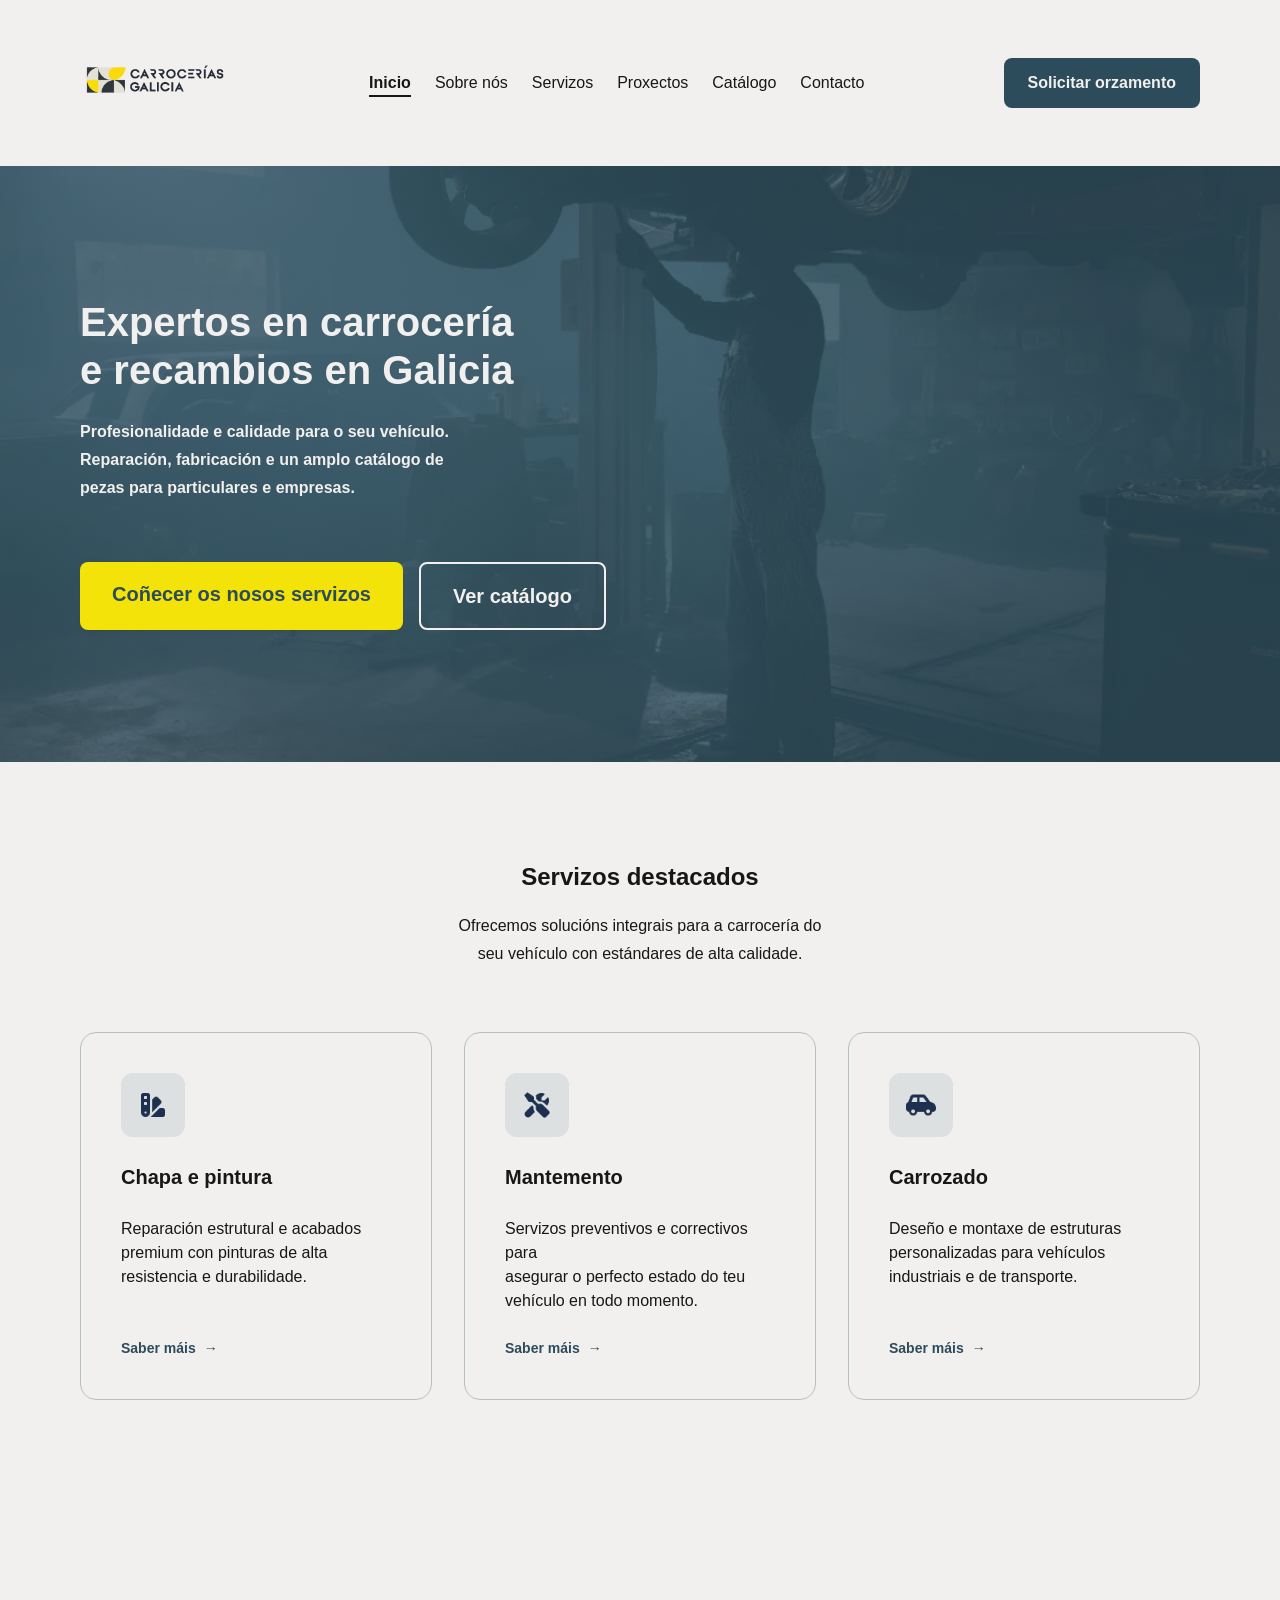
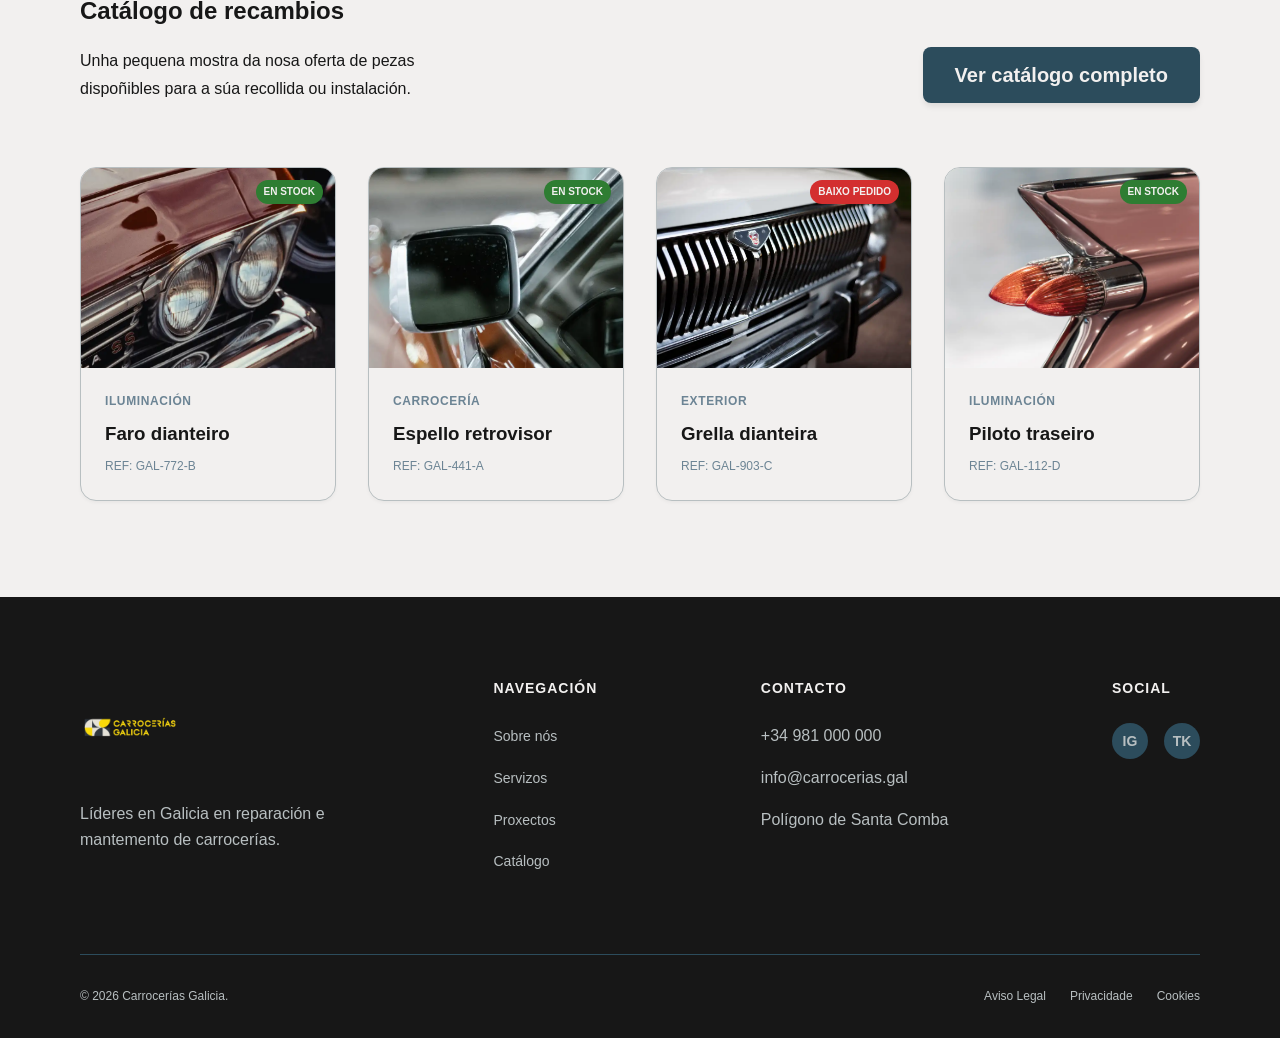
==== index.html @ 86867234 "engandido <meta name="description">" ====
<!DOCTYPE html>
<html lang="gl">

<head>
    <meta charset="UTF-8">
    <meta name="viewport" content="width=device-width, initial-scale=1.0">
    <title>Carrocerías Galicia</title>
    <meta name="description" content="Carrocerías Galicia é unha empresa 
        especializada en reparación, mantemento e fabricación de carrocerías 
        para vehículos. Ofrecemos un amplo catálogo de recambios e 
        pezas para particulares e empresas.">
    <link rel="stylesheet" href="css/style.css">
</head>

<body>

    <header>
        <nav>
            <input type="checkbox" id="menu-toggle" class="menu-toggle">
            <label for="menu-toggle" class="menu-toggle-label">
                <span></span>
                <span></span>
                <span></span>
            </label>
            <a href="index.html" class="logo">
                <img src="img/01-logo.webp" alt="Carrocerías Galicia">
            </a>
            <ul>
                <li><a href="index.html">Inicio</a></li>
                <li><a href="sobre-nos.html">Sobre nós</a></li>
                <li><a href="servizos.html">Servizos</a></li>
                <li><a href="proxectos.html">Proxectos</a></li>
                <li><a href="catalogo.html">Catálogo</a></li>
                <li><a href="contacto.html">Contacto</a></li>
            </ul>
            <a href="contacto.html" class="btn-primary">Solicitar orzamento</a>
        </nav>
    </header>

    <main>
        <section class="hero">
            <div class="hero-container">
                <h1>Expertos en carrocería <br> e recambios en Galicia</h1>
                <p>Profesionalidade e calidade para o seu vehículo. <br>
                    Reparación, fabricación e un amplo catálogo de <br>
                    pezas para particulares e empresas.</p>
                <div class="hero-buttons">
                    <a href="servizos.html" class="btn-yellow">Coñecer os nosos servizos</a>
                    <a href="catalogo.html" class="btn-outline">Ver catálogo</a>
                </div>
            </div>
        </section>

        <section class="services">
            <div class="container center-text">
                <h2>Servizos destacados</h2>
                <p class="subtitle">Ofrecemos solucións integrais para a carrocería do <br>
                    seu vehículo con estándares de alta calidade.</p>
            </div>
            <div class="services-grid container">
                <div class="service-card">
                    <div class="icon-box">
                        <img src="img/29-icon-chapa.png" alt="Icono chapa" style="width: 30px; height:30px;">
                    </div>
                    <h3>Chapa e pintura</h3>
                    <p>Reparación estrutural e acabados <br>
                        premium con pinturas de alta <br>
                        resistencia e durabilidade.</p>
                    <a href="servizos.html" class="link-more">Saber máis <span class="arrow">&rarr;</span></a>
                </div>
                <div class="service-card">
                    <div class="icon-box">
                        <img src="img/30-icon-mantemento.png" alt="Icono mantemento" style="width: 30px; height:30px;">
                    </div>
                    <h3>Mantemento</h3>
                    <p>Servizos preventivos e correctivos para <br>
                        asegurar o perfecto estado do teu <br>
                        vehículo en todo momento.</p>
                    <a href="servizos.html" class="link-more">Saber máis <span class="arrow">&rarr;</span></a>
                </div>
                <div class="service-card">
                    <div class="icon-box">
                        <img src="img/31-icon-carrozado.png" alt="Icono carrozado" style="width: 30px; height:30px;">
                    </div>
                    <h3>Carrozado</h3>
                    <p>Deseño e montaxe de estruturas <br>
                        personalizadas para vehículos <br>
                        industriais e de transporte.</p>
                    <a href="servizos.html" class="link-more">Saber máis <span class="arrow">&rarr;</span></a>
                </div>
            </div>
        </section>

        <section class="catalog">
            <div class="catalog-top container">
                <div class="catalog-header">
                    <h2>Catálogo de recambios</h2>
                    <p>Unha pequena mostra da nosa oferta de pezas <br>
                        dispoñibles para a súa recollida ou instalación.</p>
                </div>
                <a href="catalogo.html" class="btn-dark">Ver catálogo completo</a>
            </div>
            <div class="catalog-grid container">
                <div class="product-card">
                    <div class="product-image" style="background-image: url('img/04-inicio.webp');">
                        <span class="badge badge-green">EN STOCK</span>
                    </div>
                    <div class="product-info">
                        <span class="category">ILUMINACIÓN</span>
                        <h3>Faro dianteiro</h3>
                        <span class="ref">REF: GAL-772-B</span>
                    </div>
                </div>
                <div class="product-card">
                    <div class="product-image" style="background-image: url('img/05-inicio.webp');">
                        <span class="badge badge-green">EN STOCK</span>
                    </div>
                    <div class="product-info">
                        <span class="category">CARROCERÍA</span>
                        <h3>Espello retrovisor</h3>
                        <span class="ref">REF: GAL-441-A</span>
                    </div>
                </div>
                <div class="product-card">
                    <div class="product-image" style="background-image: url('img/06-inicio.webp');">
                        <span class="badge badge-red">BAIXO PEDIDO</span>
                    </div>
                    <div class="product-info">
                        <span class="category">EXTERIOR</span>
                        <h3>Grella dianteira</h3>
                        <span class="ref">REF: GAL-903-C</span>
                    </div>
                </div>
                <div class="product-card">
                    <div class="product-image" style="background-image: url('img/07-inicio.webp');">
                        <span class="badge badge-green">EN STOCK</span>
                    </div>
                    <div class="product-info">
                        <span class="category">ILUMINACIÓN</span>
                        <h3>Piloto traseiro</h3>
                        <span class="ref">REF: GAL-112-D</span>
                    </div>
                </div>
            </div>
        </section>
    </main>

    <footer>
        <div class="footer-container">
            <div class="footer-col">
                <img src="img/02-logo-amarelo.webp" alt="Carrocerías Galicia" class="footer-logo">
                <p>Líderes en Galicia en reparación
                    e mantemento de carrocerías.</p>
            </div>
            <div class="footer-col">
                <h4>NAVEGACIÓN</h4>
                <ul>
                    <li><a href="sobre-nos.html">Sobre nós</a></li>
                    <li><a href="servizos.html">Servizos</a></li>
                    <li><a href="proxectos.html">Proxectos</a></li>
                    <li><a href="catalogo.html">Catálogo</a></li>
                </ul>
            </div>
            <div class="footer-col">
                <h4>CONTACTO</h4>
                <ul>
                    <li>+34 981 000 000</li>
                    <li>info@carrocerias.gal</li>
                    <li>Polígono de Santa Comba</li>
                </ul>
            </div>
            <div class="footer-col">
                <h4>SOCIAL</h4>
                <div class="social-icons">
                    <a href="#" class="social-circle">IG</a>
                    <a href="#" class="social-circle">TK</a>
                </div>
            </div>
        </div>
        <div class="footer-bottom">
            <p>&copy; 2026 Carrocerías Galicia.</p>
            <div class="legal-links">
                <a href="termos-legais-aviso-legal.html">Aviso Legal</a>
                <a href="termos-legais-privacidade.html">Privacidade</a>
                <a href="termos-legais-cookies.html">Cookies</a>
            </div>
        </div>
    </footer>

    <script src="js/script.js"></script>
</body>

</html>
---- css/style.css ----
/* RESET BÁSICO */
*,
*::before,
*::after {
  box-sizing: border-box;
  margin: 0;
  padding: 0;
}

/* CONFIGURACIÓN XERAL DO CORPO */
body {
  font-family: 'Inter', sans-serif;
  line-height: 1.6;
  color: #171717;
  background-color: #f2f0ef;
  min-height: 100vh;
  display: flex;
  flex-direction: column;
  overflow-x: hidden;
}

.container {
  max-width: 1280px;
  width: 100%;
  margin: 0 auto;
}

.center-text {
  text-align: center;
  display: flex;
  flex-direction: column;
  align-items: center;
}

/* CABECEIRA E NAVEGACIÓN */
header {
  background-color: #F2F0EF;
  width: 100%;
}

nav {
  max-width: 1440px;
  margin: 0 auto;
  padding: 4px 80px;
  display: flex;
  justify-content: space-between;
  align-items: center;
  position: relative;
}

nav a {
  color: #171717;
  text-decoration: none;
}

nav ul {
  display: flex;
  gap: 1.5rem;
  list-style: none;
}

.logo img {
  height: 150px;
  width: auto;
}

.nav-links {
  display: flex;
  gap: 32px;
  list-style: none;
}

.nav-links a {
  color: #171717;
  text-decoration: none;
  font-size: 16px;
  font-weight: 500;
}

.nav-links a.active {
  font-weight: 700;
  border-bottom: 2px solid #171717;
  padding-bottom: 4px;
}

.btn-primary {
  background: #2C4C5C;
  color: #F2F0EF;
  padding: 12px 24px;
  font-size: 16px;
  font-weight: 700;
  border-radius: 8px;
  text-decoration: none;
}

/* SECCIÓN HERO */
.hero {
    position: relative;
    width: 100%;
    height: 596px;
    background: linear-gradient(rgba(44, 76, 92, 0.8), rgba(44, 76, 92, 0.8)), url('../img/03-inicio.webp') center/cover no-repeat;
    background-color: #2C4C5C;
    display: flex;
    align-items: center;
    justify-content: center;
    padding: 0 80px;
}

.hero-container {
    max-width: 1280px;
    width: 100%;
    display: flex;
    flex-direction: column;
    gap: 24px;
}

.hero h1 {
    color: #F2F0EF;
    font-size: 40px;
    font-weight: 700;
    line-height: 1.2;
    max-width: 768px;
}

.hero p {
    color: #F2F0EF;
    font-size: 16px;
    font-weight: 700;
    line-height: 28px;
    max-width: 672px;
    margin-bottom: 36px;
}

.hero-buttons {
    display: flex;
    gap: 16px;
}

.btn-yellow {
    background: #F3E308;
    color: #2C4C5C;
    padding: 16px 32px;
    font-size: 20px;
    font-weight: 800;
    border-radius: 8px;
    text-decoration: none;
    box-shadow: 0px 4px 6px -4px rgba(0, 0, 0, 0.1);
}

.btn-outline {
    background: transparent;
    color: #F2F0EF;
    padding: 16px 32px;
    font-size: 20px;
    font-weight: 700;
    border: 2px solid #F2F0EF;
    border-radius: 8px;
    text-decoration: none;
}

/* SECCIÓN SERVIZOS */
.services {
    background: #F2F0EF;
    padding: 96px 80px;
    display: flex;
    flex-direction: column;
    align-items: center;
    gap: 64px;
}

.services h2 {
    font-size: 24px;
    font-weight: 700;
    color: #171717;
    margin-bottom: 16px;
}

.services .subtitle {
    font-size: 16px;
    font-weight: 500;
    color: #171717;
    line-height: 28px;
    max-width: 672px;
}

.services-grid {
    display: flex;
    gap: 32px;
    justify-content: center;
}

.service-card {
    background: #F2F0EF;
    border: 1px solid #B8BFC1;
    border-radius: 16px;
    padding: 40px;
    width: 100%;
    max-width: 389px;
    display: flex;
    flex-direction: column;
    gap: 24px;
}

.icon-box {
    width: 64px;
    height: 64px;
    background: rgba(44, 76, 92, 0.1);
    border-radius: 12px;
    display: flex;
    align-items: center;
    justify-content: center;
}

.service-card h3 {
    font-size: 20px;
    font-weight: 600;
    color: #171717;
}

.service-card p {
    font-size: 16px;
    font-weight: 500;
    line-height: 24px;
    color: #171717;
    flex-grow: 1;
}

.link-more {
    color: #2C4C5C;
    font-size: 14px;
    font-weight: 700;
    text-decoration: none;
    display: flex;
    align-items: center;
    gap: 8px;
}

/* SECCIÓN CATÁLOGO */
.catalog {
    background: #F2F0EF;
    padding: 96px 80px;
    display: flex;
    flex-direction: column;
    align-items: center;
    gap: 64px;
}

.catalog-top {
    display: flex;
    justify-content: space-between;
    align-items: flex-end;
}

.catalog-header h2 {
    font-size: 24px;
    font-weight: 700;
    color: #171717;
    margin-bottom: 16px;
}

.catalog-header p {
    font-size: 16px;
    font-weight: 500;
    line-height: 28px;
    color: #171717;
    max-width: 576px;
}

.btn-dark {
    background: #2C4C5C;
    color: #F2F0EF;
    padding: 12px 32px;
    font-size: 20px;
    font-weight: 700;
    border-radius: 8px;
    text-decoration: none;
    box-shadow: 0px 4px 6px -1px rgba(0, 0, 0, 0.1);
}

.catalog-grid {
    display: flex;
    gap: 32px;
    justify-content: center;
}

.product-card {
    background: #F2F0EF;
    border: 1px solid #B8BFC1;
    border-radius: 16px;
    width: 284px;
    display: flex;
    flex-direction: column;
    overflow: hidden;
    box-shadow: 0px 2px 4px -1px rgba(0, 0, 0, 0.06);
}

.product-image {
    height: 200px;
    background-color: #B8BFC1;
    background-position: center;
    background-size: cover;
    position: relative;
}

.badge {
    position: absolute;
    top: 12px;
    right: 12px;
    padding: 4px 8px;
    border-radius: 9999px;
    font-size: 10px;
    font-weight: 700;
    color: #F2F0EF;
}

.badge-green { background: #2E7D32; }
.badge-red { background: #D32F2F; }

.product-info {
    padding: 24px;
    display: flex;
    flex-direction: column;
    gap: 8px;
}

.category {
    font-size: 12px;
    font-weight: 700;
    color: #6C8494;
    text-transform: uppercase;
    letter-spacing: 0.6px;
}

.product-info h4 {
    font-size: 16px;
    font-weight: 400;
    line-height: 28px;
    color: #171717;
}

.ref {
    font-size: 12px;
    font-weight: 400;
    color: #6C8494;
}

/* PÉ DE PÁXINA */
footer {
    background-color: #171717;
    color: #B8BFC1;
    padding: 80px 80px 32px;
    display: flex;
    flex-direction: column;
    align-items: center;
}

.footer-container {
    max-width: 1280px;
    width: 100%;
    display: flex;
    justify-content: space-between;
    gap: 32px;
    margin-bottom: 80px;
    flex-wrap: wrap;
}

.footer-col {
    display: flex;
    flex-direction: column;
    gap: 24px;
    max-width: 250px;
}

.footer-logo {
    height: 100px;
    width: auto;
    object-fit: contain;
    align-self: flex-start;
}

.footer-col h4 {
    color: #F2F0EF;
    font-size: 14px;
    font-weight: 700;
    letter-spacing: 1px;
}

.footer-col ul {
    list-style: none;
    display: flex;
    flex-direction: column;
    gap: 16px;
}

.footer-col a, .footer-col span {
    color: #B8BFC1;
    text-decoration: none;
    font-size: 14px;
}

.social-icons {
    display: flex;
    gap: 16px;
}

.social-circle {
    width: 36px;
    height: 36px;
    background: #2C4C5C;
    color: #F2F0EF;
    border-radius: 50%;
    display: flex;
    align-items: center;
    justify-content: center;
    text-decoration: none;
    font-size: 12px;
    font-weight: bold;
}

.footer-bottom {
    max-width: 1280px;
    width: 100%;
    display: flex;
    justify-content: space-between;
    align-items: center;
    padding-top: 32px;
    border-top: 1px solid #2C4C5C;
    font-size: 12px;
}

.legal-links {
    display: flex;
    gap: 24px;
}

.legal-links a {
    color: #B8BFC1;
    text-decoration: none;
}

/* ENCABEZAMENTO DE PÁXINA */
.page-header {
    background: #F2F0EF;
    padding: 64px 80px 48px;
    text-align: center;
}

.page-header h1 {
    font-size: 32px;
    font-weight: 700;
    color: #171717;
    margin-bottom: 16px;
}

.page-header p {
    font-size: 16px;
    font-weight: 500;
    color: #171717;
    line-height: 28px;
    max-width: 672px;
    margin: 0 auto;
}

/* SOBRE NÓS */
.about-story {
    background: #F2F0EF;
    padding: 96px 80px;
}

.about-story-grid {
    max-width: 1280px;
    width: 100%;
    margin: 0 auto;
    display: grid;
    grid-template-columns: 1fr 1fr;
    gap: 64px;
    align-items: center;
}

.about-story-content h2 {
    font-size: 24px;
    font-weight: 700;
    color: #171717;
    margin-bottom: 24px;
}

.about-story-content p {
    font-size: 16px;
    font-weight: 500;
    line-height: 28px;
    color: #171717;
    margin-bottom: 20px;
}

.about-story-image {
    width: 100%;
    height: 400px;
    border-radius: 16px;
    background-color: #B8BFC1;
    background-size: cover;
    background-position: center;
}

.stats-row {
    display: flex;
    gap: 24px;
    margin-top: 40px;
}

.stat-card {
    background: #F2F0EF;
    border: 1px solid #B8BFC1;
    border-radius: 16px;
    padding: 32px 48px;
    text-align: center;
    flex: 1;
}

.stat-card .number {
    font-size: 40px;
    font-weight: 700;
    color: #2C4C5C;
    display: block;
    margin-bottom: 8px;
}

.stat-card .label {
    font-size: 12px;
    font-weight: 700;
    color: #6C8494;
    text-transform: uppercase;
    letter-spacing: 1px;
}

/* EQUIPO */
.team-section {
    background: #F2F0EF;
    padding: 96px 80px;
    text-align: center;
}

.team-section h2 {
    font-size: 24px;
    font-weight: 700;
    color: #171717;
    margin-bottom: 16px;
}

.team-section > p {
    font-size: 16px;
    font-weight: 500;
    color: #171717;
    line-height: 28px;
    max-width: 672px;
    margin: 0 auto 64px;
}

.team-grid {
    max-width: 1280px;
    width: 100%;
    margin: 0 auto;
    display: grid;
    grid-template-columns: repeat(4, 1fr);
    gap: 32px;
}

.team-member {
    text-align: center;
}

.team-member-image {
    width: 100%;
    aspect-ratio: 1;
    border-radius: 16px;
    background-color: #B8BFC1;
    background-size: cover;
    background-position: center;
    margin-bottom: 16px;
}

.team-member h4 {
    font-size: 16px;
    font-weight: 600;
    color: #171717;
    margin-bottom: 8px;
}

.team-member .role {
    font-size: 12px;
    font-weight: 700;
    color: #6C8494;
    text-transform: uppercase;
    letter-spacing: 0.6px;
}

/* SERVIZOS DETALLADA */
.service-detail {
    background: #F2F0EF;
    padding: 96px 80px;
}

.service-detail-row {
    max-width: 1280px;
    width: 100%;
    margin: 0 auto 96px;
    display: grid;
    grid-template-columns: 1fr 1fr;
    gap: 64px;
    align-items: center;
}

.service-detail-row.reverse {
    direction: rtl;
}

.service-detail-row.reverse > * {
    direction: ltr;
}

.service-detail-content {
    display: flex;
    flex-direction: column;
    gap: 16px;
}

.service-badge {
    display: inline-block;
    padding: 6px 12px;
    border-radius: 9999px;
    font-size: 10px;
    font-weight: 700;
    text-transform: uppercase;
    letter-spacing: 0.6px;
    width: fit-content;
}

.badge-reparacion { background: #B8BFC1; color: #2E7D32; }
.badge-especialidade { background: #B8BFC1; color: #2E7D32; }
.badge-comercial { background: #B8BFC1; color: #2E7D32; }

.service-detail-content h3 {
    font-size: 24px;
    font-weight: 700;
    color: #171717;
}

.service-detail-content > p {
    font-size: 16px;
    font-weight: 500;
    line-height: 28px;
    color: #171717;
}

.service-detail-image {
    width: 100%;
    height: 350px;
    border-radius: 16px;
    background-color: #B8BFC1;
    background-size: cover;
    background-position: center;
}

.check-list {
    list-style: none;
    display: flex;
    flex-direction: column;
    gap: 12px;
    margin-top: 8px;
}

.check-list li {
    display: flex;
    align-items: center;
    gap: 12px;
    font-size: 14px;
    font-weight: 500;
    color: #171717;
}

.check-list li::before {
    content: "✓";
    display: inline-flex;
    align-items: center;
    justify-content: center;
    width: 24px;
    height: 24px;
    background: #2E7D32;
    color: #F2F0EF;
    border-radius: 50%;
    font-size: 12px;
    font-weight: 700;
    flex-shrink: 0;
}

.price-table {
    width: 100%;
    margin-top: 16px;
    border: 1px solid #E0DDDB;
    border-radius: 12px;
    overflow: hidden;
}

.price-table-header {
    font-size: 14px;
    font-weight: 700;
    color: #171717;
    padding: 16px 24px;
    border-bottom: 1px solid #E0DDDB;
}

.price-table-row {
    display: flex;
    justify-content: space-between;
    padding: 16px 24px;
    border-bottom: 1px solid #E0DDDB;
    font-size: 14px;
    font-weight: 500;
    color: #171717;
}

.price-table-row:last-child {
    border-bottom: none;
}

.price-table-row .price {
    font-weight: 700;
    color: #2C4C5C;
}

.tag-group {
    display: flex;
    gap: 12px;
    margin-top: 16px;
    flex-wrap: wrap;
}

.tag {
    padding: 8px 16px;
    border: 1px solid #B8BFC1;
    border-radius: 9999px;
    font-size: 12px;
    font-weight: 700;
    text-transform: uppercase;
    letter-spacing: 0.6px;
    color: #171717;
    background: transparent;
}

/* FAQ  */
.faq-section {
    background: #F2F0EF;
    padding: 96px 80px;
    text-align: center;
}

.faq-section h2 {
    font-size: 24px;
    font-weight: 700;
    color: #171717;
    margin-bottom: 16px;
}

.faq-section > p {
    font-size: 16px;
    font-weight: 500;
    color: #171717;
    line-height: 28px;
    max-width: 672px;
    margin: 0 auto 64px;
}

.faq-list {
    max-width: 800px;
    width: 100%;
    margin: 0 auto;
    display: flex;
    flex-direction: column;
    gap: 16px;
}

.faq-item {
    background: #F2F0EF;
    border: 1px solid #B8BFC1;
    border-radius: 12px;
    overflow: hidden;
}

.faq-question {
    width: 100%;
    display: flex;
    justify-content: space-between;
    align-items: center;
    padding: 24px;
    background: transparent;
    border: none;
    cursor: pointer;
    font-family: 'Inter', sans-serif;
    font-size: 16px;
    font-weight: 600;
    color: #171717;
    text-align: left;
}

.faq-question .icon {
    font-size: 24px;
    color: #2C4C5C;
    flex-shrink: 0;
    margin-left: 16px;
}

.faq-answer {
    max-height: 0;
    overflow: hidden;
    padding: 0 24px;
    font-size: 14px;
    font-weight: 500;
    line-height: 24px;
    color: #171717;
    text-align: left;
    transition: max-height 0.3s ease, padding 0.3s ease;
}

.faq-item.open .faq-answer {
    max-height: 500px;
    padding: 0 24px 24px;
}

/* GALERÍA E FILTROS */
.projects-filters {
    display: flex;
    gap: 12px;
    justify-content: center;
    flex-wrap: wrap;
    margin-top: 32px;
    margin-bottom: 64px;
}

.filter-btn {
    padding: 10px 24px;
    border: 1px solid #B8BFC1;
    border-radius: 9999px;
    font-size: 14px;
    font-weight: 600;
    color: #171717;
    background: transparent;
    cursor: pointer;
    font-family: 'Inter', sans-serif;
}

.filter-btn.active {
    background: #2C4C5C;
    color: #F2F0EF;
    border-color: #2C4C5C;
}

.filter-btn:hover:not(.active) {
    border-color: #2C4C5C;
}

.projects-grid {
    max-width: 1280px;
    width: 100%;
    margin: 0 auto;
    display: grid;
    grid-template-columns: repeat(3, 1fr);
    gap: 32px;
}

.project-card {
    display: flex;
    flex-direction: column;
}

.project-card-image {
    width: 100%;
    aspect-ratio: 4/3;
    border-radius: 16px;
    background-color: #B8BFC1;
    background-size: cover;
    background-position: center;
    margin-bottom: 16px;
}

.project-card h4 {
    font-size: 16px;
    font-weight: 600;
    color: #171717;
    margin-bottom: 8px;
}

.project-card .meta {
    display: flex;
    align-items: center;
    gap: 8px;
    font-size: 12px;
    font-weight: 700;
    color: #6C8494;
    text-transform: uppercase;
    letter-spacing: 0.6px;
}

.project-card .meta .dot {
    width: 4px;
    height: 4px;
    background: #6C8494;
    border-radius: 50%;
}

.btn-load-more {
    display: block;
    margin: 64px auto 0;
    padding: 16px 40px;
    background: transparent;
    color: #2C4C5C;
    font-size: 16px;
    font-weight: 700;
    border: 2px solid #2C4C5C;
    border-radius: 8px;
    cursor: pointer;
    font-family: 'Inter', sans-serif;
    transition: all 0.2s ease;
}

/* TESTEMUÑOS */
.testimonials-section {
    background: #F2F0EF;
    padding: 96px 80px;
    text-align: center;
}

.testimonials-section h2 {
    font-size: 24px;
    font-weight: 700;
    color: #171717;
    margin-bottom: 64px;
}

.testimonials-grid {
    max-width: 1280px;
    width: 100%;
    margin: 0 auto;
    display: grid;
    grid-template-columns: repeat(3, 1fr);
    gap: 32px;
}

.testimonial-card {
    background: #F2F0EF;
    border: 1px solid #B8BFC1;
    border-radius: 16px;
    padding: 40px;
    text-align: left;
    display: flex;
    flex-direction: column;
    gap: 24px;
}

.testimonial-stars {
    color: #F3E308;
    font-size: 18px;
    letter-spacing: 2px;
}

.testimonial-card blockquote {
    font-size: 14px;
    font-weight: 500;
    line-height: 24px;
    color: #171717;
    font-style: 'Inter', sans-serif;
    flex-grow: 1;
}

.testimonial-author {
    display: flex;
    align-items: center;
    gap: 16px;
}

.testimonial-avatar {
    width: 40px;
    height: 40px;
    border-radius: 50%;
    background: #2C4C5C;
    color: #F2F0EF;
    display: flex;
    align-items: center;
    justify-content: center;
    font-size: 12px;
    font-weight: 700;
    flex-shrink: 0;
}

.testimonial-author-info .name {
    font-size: 14px;
    font-weight: 600;
    color: #171717;
    display: block;
}

.testimonial-author-info .role {
    font-size: 12px;
    font-weight: 700;
    color: #6C8494;
    text-transform: uppercase;
    letter-spacing: 0.6px;
}

.btn-load-more:hover {
    background: #2C4C5C;
    color: #F2F0EF;
}

/* LAYOUT E SIDEBAR */
.catalog-layout {
    background: #F2F0EF;
    padding: 48px 80px 96px;
}

.catalog-layout-inner {
    max-width: 1280px;
    width: 100%;
    margin: 0 auto;
    display: grid;
    grid-template-columns: 240px 1fr;
    gap: 48px;
}

.catalog-sidebar {
    display: flex;
    flex-direction: column;
    gap: 40px;
}

.sidebar-group h4 {
    font-size: 12px;
    font-weight: 700;
    color: #6C8494;
    text-transform: uppercase;
    letter-spacing: 1px;
    margin-bottom: 16px;
    padding-bottom: 16px;
    border-bottom: 1px solid #E0DDDB;
}

.sidebar-option {
    display: flex;
    align-items: center;
    gap: 12px;
    padding: 8px 0;
    font-size: 14px;
    font-weight: 500;
    color: #171717;
    cursor: pointer;
}

.sidebar-checkbox {
    width: 18px;
    height: 18px;
    border: 2px solid #B8BFC1;
    border-radius: 4px;
    display: flex;
    align-items: center;
    justify-content: center;
    flex-shrink: 0;
}

.sidebar-checkbox.checked {
    background: #2C4C5C;
    border-color: #2C4C5C;
}

.sidebar-checkbox.checked::after {
    content: "✓";
    color: #F2F0EF;
    font-size: 12px;
    font-weight: 700;
}

.sidebar-radio {
    width: 18px;
    height: 18px;
    border: 2px solid #B8BFC1;
    border-radius: 50%;
    display: flex;
    align-items: center;
    justify-content: center;
    flex-shrink: 0;
}

.sidebar-radio.checked {
    border-color: #2C4C5C;
}

.sidebar-radio.checked::after {
    content: "";
    width: 10px;
    height: 10px;
    background: #2C4C5C;
    border-radius: 50%;
}

.catalog-toolbar {
    display: flex;
    justify-content: space-between;
    align-items: center;
    gap: 24px;
    margin-bottom: 32px;
}

.search-bar {
    display: flex;
    align-items: center;
    gap: 12px;
    background: #F2F0EF;
    border: 1px solid #B8BFC1;
    border-radius: 8px;
    padding: 12px 16px;
    flex: 1;
    max-width: 400px;
}

.search-bar .search-icon {
    color: #6C8494;
    font-size: 16px;
}

.search-bar input {
    border: none;
    background: transparent;
    font-family: 'Inter', sans-serif;
    font-size: 14px;
    font-weight: 500;
    color: #171717;
    outline: none;
    width: 100%;
}

.search-bar input::placeholder {
    color: #6C8494;
}

.sort-group {
    display: flex;
    align-items: center;
    gap: 12px;
}

.sort-group label {
    font-size: 12px;
    font-weight: 700;
    color: #6C8494;
    text-transform: uppercase;
    letter-spacing: 0.6px;
}

.sort-select {
    padding: 10px 16px;
    border: 1px solid #B8BFC1;
    border-radius: 8px;
    font-family: 'Inter', sans-serif;
    font-size: 14px;
    font-weight: 600;
    color: #171717;
    background: #F2F0EF;
    cursor: pointer;
    appearance: auto;
}

.catalog-products-grid {
    display: grid;
    grid-template-columns: repeat(3, 1fr);
    gap: 24px;
}

.catalog-product-card {
    background: #F2F0EF;
    border: 1px solid #B8BFC1;
    border-radius: 16px;
    overflow: hidden;
    display: flex;
    flex-direction: column;
    transition: box-shadow 0.2s ease;
}

.catalog-product-image {
    height: 220px;
    background-color: #B8BFC1;
    background-size: cover;
    background-position: center;
    position: relative;
}

.catalog-product-info {
    padding: 24px;
    display: flex;
    flex-direction: column;
    gap: 8px;
    flex-grow: 1;
}

.catalog-product-info .top-row {
    display: flex;
    justify-content: space-between;
    align-items: center;
}

.catalog-product-info .category {
    font-size: 12px;
    font-weight: 700;
    color: #6C8494;
    text-transform: uppercase;
    letter-spacing: 0.6px;
}

.badge-stock {
    padding: 4px 8px;
    border-radius: 9999px;
    font-size: 10px;
    font-weight: 700;
}

.badge-stock.in-stock { background: #B8BFC1; color: #2E7D32; }
.badge-stock.low-stock { background: #B8BFC1; color: #E65100; }
.badge-stock.out-of-stock { background: #B8BFC1; color: #D32F2F; }

.catalog-product-info h4 {
    font-size: 16px;
    font-weight: 600;
    color: #171717;
}

.catalog-product-info .ref {
    font-size: 12px;
    font-weight: 400;
    color: #6C8494;
}

.catalog-product-footer {
    display: flex;
    justify-content: flex-end;
    padding: 0 24px 24px;
    margin-top: auto;
}

.arrow-link {
    width: 36px;
    height: 36px;
    border: 1px solid #B8BFC1;
    border-radius: 50%;
    display: flex;
    align-items: center;
    justify-content: center;
    color: #2C4C5C;
    text-decoration: none;
    font-size: 16px;
    transition: all 0.2s ease;
}

.arrow-link:hover {
    background: #2C4C5C;
    color: #F2F0EF;
    border-color: #2C4C5C;
}


/* FICHA DE PRODUCTO */
.product-detail {
    background: #F2F0EF;
    padding: 32px 80px 96px;
}

.product-detail-inner {
    max-width: 1280px;
    width: 100%;
    margin: 0 auto;
}

.breadcrumb {
    display: flex;
    align-items: center;
    gap: 8px;
    font-size: 12px;
    font-weight: 700;
    text-transform: uppercase;
    letter-spacing: 0.6px;
    margin-bottom: 40px;
}

.breadcrumb a {
    color: #6C8494;
    text-decoration: none;
}

.breadcrumb .separator {
    color: #B8BFC1;
}

.breadcrumb .current {
    color: #171717;
}

.product-detail-grid {
    display: grid;
    grid-template-columns: 1fr 1fr;
    gap: 64px;
    align-items: start;
}

.product-gallery {
    display: flex;
    flex-direction: column;
    gap: 16px;
}

.product-main-image {
    width: 100%;
    aspect-ratio: 4/3;
    border-radius: 16px;
    background-color: #B8BFC1;
    background-size: cover;
    background-position: center;
}

.product-thumbnails {
    display: flex;
    gap: 12px;
}

.product-thumbnail {
    width: 80px;
    height: 80px;
    border-radius: 8px;
    background-color: #B8BFC1;
    background-size: cover;
    background-position: center;
    cursor: pointer;
    border: 2px solid transparent;
    transition: border-color 0.2s ease;
}

.product-thumbnail.active {
    border-color: #2C4C5C;
}

.product-detail-info {
    display: flex;
    flex-direction: column;
    gap: 24px;
}

.product-detail-badges {
    display: flex;
    gap: 12px;
}

.product-detail-info h2 {
    font-size: 24px;
    font-weight: 700;
    color: #171717;
}

.product-detail-info .ref-detail {
    font-size: 14px;
    font-weight: 500;
    color: #6C8494;
}

.product-detail-info .divider {
    width: 100%;
    height: 1px;
    background: #E0DDDB;
}

.product-description h4 {
    font-size: 14px;
    font-weight: 700;
    color: #6C8494;
    text-transform: uppercase;
    letter-spacing: 0.6px;
    margin-bottom: 12px;
}

.product-description p {
    font-size: 14px;
    font-weight: 500;
    line-height: 24px;
    color: #171717;
}

.product-compatibility h4 {
    font-size: 14px;
    font-weight: 700;
    color: #6C8494;
    text-transform: uppercase;
    letter-spacing: 0.6px;
    margin-bottom: 12px;
}

.compatibility-tag {
    display: inline-flex;
    align-items: center;
    gap: 8px;
    padding: 10px 16px;
    border: 1px solid #E0DDDB;
    border-radius: 8px;
    font-size: 14px;
    font-weight: 500;
    color: #171717;
}

.compatibility-tag .check {
    color: #2C4C5C;
    font-weight: 700;
}

.product-actions {
    display: flex;
    gap: 12px;
    margin-top: 8px;
}

.btn-primary-lg {
    flex: 1;
    padding: 16px 32px;
    background: #2C4C5C;
    color: #F2F0EF;
    font-size: 16px;
    font-weight: 700;
    border: none;
    border-radius: 8px;
    cursor: pointer;
    font-family: 'Inter', sans-serif;
    text-align: center;
    text-decoration: none;
}

.btn-icon {
    width: 52px;
    height: 52px;
    border: 1px solid #B8BFC1;
    border-radius: 8px;
    display: flex;
    align-items: center;
    justify-content: center;
    color: #2C4C5C;
    background: transparent;
    cursor: pointer;
    font-size: 18px;
    text-decoration: none;
    flex-shrink: 0;
}

/* CONTACTO */
.contact-layout {
    background: #F2F0EF;
    padding: 64px 80px 96px;
}

.contact-layout-inner {
    max-width: 1280px;
    width: 100%;
    margin: 0 auto;
    display: grid;
    grid-template-columns: 1fr 1fr;
    gap: 64px;
}

.contact-info {
    display: flex;
    flex-direction: column;
    gap: 32px;
}

.contact-info h2 {
    font-size: 24px;
    font-weight: 700;
    color: #171717;
}

.contact-info > p {
    font-size: 16px;
    font-weight: 500;
    line-height: 28px;
    color: #171717;
}

.contact-details {
    display: flex;
    flex-direction: column;
    gap: 24px;
}

.contact-detail-item {
    display: flex;
    align-items: flex-start;
    gap: 16px;
}

.contact-detail-icon {
    width: 48px;
    height: 48px;
    background: #F2F0EF;
    border: 1px solid #B8BFC1;
    border-radius: 12px;
    display: flex;
    align-items: center;
    justify-content: center;
    flex-shrink: 0;
    font-size: 18px;
    color: #2C4C5C;
}

.contact-detail-text h4 {
    font-size: 12px;
    font-weight: 700;
    color: #6C8494;
    text-transform: uppercase;
    letter-spacing: 1px;
    margin-bottom: 4px;
}

.contact-detail-text p {
    font-size: 14px;
    font-weight: 500;
    color: #171717;
    line-height: 24px;
}

.contact-divider {
    width: 100%;
    height: 1px;
    background: #E0DDDB;
}

.contact-social h4 {
    font-size: 12px;
    font-weight: 700;
    color: #6C8494;
    text-transform: uppercase;
    letter-spacing: 1px;
    margin-bottom: 16px;
}

.contact-social-icons {
    display: flex;
    gap: 12px;
}

.contact-form-card {
    background: #F2F0EF;
    border: 1px solid #B8BFC1;
    border-radius: 16px;
    padding: 40px;
}

.contact-form-card h3 {
    font-size: 20px;
    font-weight: 700;
    color: #171717;
    margin-bottom: 32px;
}

.form-group {
    display: flex;
    flex-direction: column;
    gap: 8px;
    margin-bottom: 24px;
}

.form-group label {
    font-size: 12px;
    font-weight: 700;
    color: #171717;
    text-transform: uppercase;
    letter-spacing: 0.6px;
}

.form-group input,
.form-group select,
.form-group textarea {
    padding: 14px 16px;
    border: 1px solid #B8BFC1;
    border-radius: 8px;
    font-family: 'Inter', sans-serif;
    font-size: 14px;
    font-weight: 500;
    color: #171717;
    background: #F2F0EF;
    outline: none;
    transition: border-color 0.2s ease;
}

.form-group input:focus,
.form-group select:focus,
.form-group textarea:focus {
    border-color: #2C4C5C;
}

.form-group textarea {
    min-height: 120px;
    resize: vertical;
}

.form-group select {
    appearance: auto;
    cursor: pointer;
}

.form-checkbox {
    display: flex;
    align-items: center;
    gap: 12px;
    margin-bottom: 24px;
}

.form-checkbox input[type="checkbox"] {
    width: 18px;
    height: 18px;
    accent-color: #2C4C5C;
    cursor: pointer;
}

.form-checkbox label {
    font-size: 12px;
    font-weight: 500;
    color: #171717;
    cursor: pointer;
}

.form-checkbox label a {
    color: #2C4C5C;
    text-decoration: underline;
}

.btn-submit {
    width: 100%;
    padding: 16px 32px;
    background: #2C4C5C;
    color: #F2F0EF;
    font-size: 16px;
    font-weight: 700;
    border: none;
    border-radius: 8px;
    cursor: pointer;
    font-family: 'Inter', sans-serif;
    transition: background 0.2s ease;
}

.map-section {
    background: #F2F0EF;
    padding: 0 80px 96px;
}

.map-container {
    max-width: 1280px;
    width: 100%;
    margin: 0 auto;
    border-radius: 16px;
    overflow: hidden;
    border: 1px solid #B8BFC1;
    position: relative;
}

.map-placeholder {
    width: 100%;
    background: #E8E6E3;
    display: flex;
    flex-direction: column;
    gap: 8px;
    padding: 0;
}

.map-placeholder iframe {
    width: 100%;
    height: 350px;
    border: none;
    display: block;
}

.map-placeholder small {
    padding: 8px 16px;
}

.map-link {
    display: inline-flex;
    align-items: center;
    gap: 6px;
    padding: 8px 12px;
    background: #F2F0EF;
    border: 1px solid #B8BFC1;
    border-radius: 6px;
    font-size: 12px;
    font-weight: 600;
    color: #2C4C5C;
    text-decoration: none;
}

.map-link:hover {
    background: #B8BFC1;
}

/* PÁXINAS LEGAIS */
.legal-content {
    background: #F2F0EF;
    padding: 64px 80px 96px;
}

.legal-content-inner {
    max-width: 800px;
    width: 100%;
    margin: 0 auto;
}

.legal-content h2 {
    font-size: 20px;
    font-weight: 700;
    color: #171717;
    margin-top: 32px;
    margin-bottom: 16px;
}

.legal-content h3 {
    font-size: 16px;
    font-weight: 700;
    color: #171717;
    margin-top: 24px;
    margin-bottom: 12px;
}

.legal-content p {
    font-size: 14px;
    font-weight: 500;
    line-height: 24px;
    color: #171717;
    margin-bottom: 16px;
}

.legal-content ul {
    margin-left: 24px;
    margin-bottom: 16px;
}

.legal-content li {
    font-size: 14px;
    font-weight: 500;
    line-height: 24px;
    color: #171717;
    margin-bottom: 8px;
}

/* ADAPTACIÓN RESPONSIVE */

/* --- Estilos base do hamburguesa (oculto en escritorio) --- */
.menu-toggle {
  position: absolute;
  opacity: 0;
  width: 0;
  height: 0;
  pointer-events: none;
}

.menu-toggle-label {
  display: none;
  flex-direction: column;
  justify-content: center;
  gap: 5px;
  width: 32px;
  height: 32px;
  cursor: pointer;
  z-index: 10;
}

.menu-toggle-label span {
  display: block;
  width: 100%;
  height: 3px;
  background: #171717;
  border-radius: 2px;
  transition: transform 0.3s ease, opacity 0.3s ease;
  transform-origin: center;
}

/* Animación hamburguesa → X */
.menu-toggle:checked ~ .menu-toggle-label span:nth-child(1) {
  transform: translateY(8px) rotate(45deg);
}

.menu-toggle:checked ~ .menu-toggle-label span:nth-child(2) {
  opacity: 0;
}

.menu-toggle:checked ~ .menu-toggle-label span:nth-child(3) {
  transform: translateY(-8px) rotate(-45deg);
}

/* --- TABLETA (max-width: 768px) --- */
@media (max-width: 768px) {

  /* Navegación */
  nav {
    flex-wrap: wrap;
    justify-content: space-between;
    align-items: center;
    padding: 12px 24px;
    gap: 0;
  }

  .menu-toggle-label {
    display: flex;
    order: 2;
  }

  .logo {
    order: 1;
  }

  .logo img {
    height: 80px;
  }

  nav ul {
    order: 3;
    width: 100%;
    max-height: 0;
    overflow: hidden;
    transition: max-height 0.4s ease;
    flex-direction: column;
    align-items: center;
    gap: 0;
    padding: 0;
  }

  .menu-toggle:checked ~ ul {
    max-height: 500px;
    padding: 16px 0;
    gap: 12px;
  }

  .menu-toggle:checked ~ .btn-primary {
    display: inline-block;
    margin-top: 8px;
  }

  nav > .btn-primary {
    display: none;
    order: 4;
    width: 100%;
    text-align: center;
  }

  .nav-links {
    gap: 16px;
  }

  .nav-links a {
    font-size: 15px;
  }

  /* Hero */
  .hero {
    height: auto;
    min-height: 420px;
    padding: 48px 32px;
  }

  .hero h1 {
    font-size: 28px;
    max-width: 100%;
  }

  .hero p {
    font-size: 14px;
    max-width: 100%;
    margin-bottom: 24px;
  }

  .hero-buttons {
    flex-direction: column;
    gap: 12px;
    width: 100%;
  }

  .btn-yellow,
  .btn-outline {
    font-size: 16px;
    padding: 14px 24px;
    text-align: center;
  }

  /* Seccións xerais */
  .services,
  .catalog,
  .team-section,
  .faq-section,
  .testimonials-section {
    padding: 48px 32px;
  }

  .about-story,
  .service-detail {
    padding: 48px 32px;
  }

  .page-header {
    padding: 40px 32px 32px;
  }

  .catalog-layout {
    padding: 24px 32px 48px;
  }

  .product-detail {
    padding: 24px 32px 48px;
  }

  .legal-content {
    padding: 32px 32px 48px;
  }

  /* Services grid */
  .services-grid {
    flex-direction: column;
    align-items: center;
  }

  .service-card {
    max-width: 100%;
  }

  /* Catalog grid en index */
  .catalog-grid {
    flex-wrap: wrap;
    justify-content: center;
  }

  .product-card {
    width: 100%;
    max-width: 380px;
  }

  .catalog-top {
    flex-direction: column;
    align-items: flex-start;
    gap: 16px;
  }

  /* Team grid */
  .team-grid {
    grid-template-columns: repeat(2, 1fr);
    gap: 24px;
  }

  /* Projects grid */
  .projects-grid {
    grid-template-columns: repeat(2, 1fr);
    gap: 24px;
  }

  /* Testimonials grid */
  .testimonials-grid {
    grid-template-columns: 1fr;
    gap: 24px;
  }

  /* About story */
  .about-story-grid {
    grid-template-columns: 1fr;
    gap: 32px;
  }

  .stats-row {
    flex-wrap: wrap;
  }

  .stat-card {
    flex: 1 1 calc(50% - 12px);
    min-width: 140px;
    padding: 24px;
  }

  .stat-card .number {
    font-size: 28px;
  }

  /* Service detail */
  .service-detail-row {
    grid-template-columns: 1fr;
    gap: 32px;
  }

  .service-detail-row.reverse {
    direction: ltr;
  }

  /* Catalog layout (sidebar + grid) */
  .catalog-layout-inner {
    grid-template-columns: 1fr;
    gap: 32px;
  }

  .catalog-toolbar {
    flex-direction: column;
    align-items: stretch;
  }

  .search-bar {
    max-width: 100%;
  }

  .catalog-products-grid {
    grid-template-columns: repeat(2, 1fr);
    gap: 16px;
  }

  /* Product detail */
  .product-detail-grid {
    grid-template-columns: 1fr;
    gap: 32px;
  }

  /* Contacto */
  .contact-layout {
    padding: 32px 32px 48px;
  }

  .contact-layout-inner {
    grid-template-columns: 1fr;
    gap: 32px;
  }

  .contact-form-card {
    padding: 32px;
  }

  .map-section {
    padding: 0 32px 48px;
}

  .map-placeholder iframe {
    height: 300px;
}

  /* Footer */
  .footer-container {
    flex-direction: column;
    align-items: center;
    text-align: center;
    gap: 32px;
    margin-bottom: 40px;
  }

  .footer-col {
    align-items: center;
    max-width: 100%;
  }

  .footer-bottom {
    flex-direction: column;
    gap: 16px;
    text-align: center;
  }

  .legal-links {
    flex-wrap: wrap;
    justify-content: center;
  }

  /* FAQ */
  .faq-list {
    max-width: 100%;
  }
}

/* --- MÓBIL (max-width: 480px) --- */
@media (max-width: 480px) {

  /* Navegación */
  nav {
    flex-wrap: wrap;
    justify-content: space-between;
    align-items: center;
    padding: 10px 16px;
    gap: 0;
  }

  .menu-toggle-label {
    display: flex;
    order: 2;
    position: relative;
  }

  .logo {
    order: 1;
  }

  .logo img {
    height: 60px;
  }

  nav ul {
    order: 3;
    width: 100%;
    max-height: 0;
    overflow: hidden;
    transition: max-height 0.4s ease;
    flex-direction: column;
    align-items: center;
    gap: 0;
    padding: 0;
  }

  .menu-toggle:checked ~ ul {
    max-height: 500px;
    padding: 16px 0;
    gap: 12px;
  }

  .menu-toggle:checked ~ .btn-primary {
    display: inline-block;
    margin-top: 8px;
  }

  nav > .btn-primary {
    display: none;
    order: 4;
    width: 100%;
    text-align: center;
  }

  .nav-links {
    gap: 8px;
    font-size: 13px;
  }

  .nav-links a {
    font-size: 14px;
  }

  /* Hero */
  .hero {
    min-height: 360px;
    padding: 32px 16px;
  }

  .hero h1 {
    font-size: 22px;
  }

  .hero p {
    font-size: 13px;
    line-height: 22px;
    margin-bottom: 20px;
  }

  .hero-buttons {
    width: 100%;
  }

  .btn-yellow,
  .btn-outline {
    font-size: 14px;
    padding: 12px 20px;
    width: 100%;
  }

  /* Seccións */
  .services,
  .catalog,
  .team-section,
  .faq-section,
  .testimonials-section {
    padding: 32px 16px;
    gap: 32px;
  }

  .about-story,
  .service-detail {
    padding: 32px 16px;
  }

  .page-header {
    padding: 32px 16px 24px;
  }

  .catalog-layout {
    padding: 16px 16px 32px;
  }

  .product-detail {
    padding: 16px 16px 32px;
  }

  .legal-content {
    padding: 24px 16px 32px;
  }

  /* Tipografía reducida */
  .page-header h1 {
    font-size: 22px;
  }

  .services h2,
  .catalog-header h2,
  .team-section h2,
  .faq-section h2,
  .testimonials-section h2,
  .about-story-content h2,
  .service-detail-content h3 {
    font-size: 20px;
  }

  /* Service cards */
  .service-card {
    padding: 24px;
  }

  .service-card h3 {
    font-size: 18px;
  }

  .icon-box {
    width: 48px;
    height: 48px;
  }

  /* Product cards */
  .product-card {
    width: 100%;
    max-width: 100%;
  }

  .product-image {
    height: 160px;
  }

  /* Team grid — 1 columna */
  .team-grid {
    grid-template-columns: 1fr;
    gap: 24px;
  }

  .team-member-image {
    max-width: 200px;
    margin: 0 auto 16px;
  }

  /* Projects grid — 1 columna */
  .projects-grid {
    grid-template-columns: 1fr;
    gap: 24px;
  }

  /* Stats */
  .stats-row {
    flex-direction: column;
    gap: 16px;
  }

  .stat-card {
    flex: 1 1 100%;
    padding: 20px 16px;
  }

  .stat-card .number {
    font-size: 24px;
  }

  .stat-card .label {
    font-size: 11px;
  }

  /* Catalog layout */
  .catalog-products-grid {
    grid-template-columns: 1fr;
    gap: 16px;
  }

  .catalog-toolbar {
    gap: 12px;
  }

  .sort-group {
    flex-direction: column;
    align-items: flex-start;
    width: 100%;
  }

  .sort-select {
    width: 100%;
  }

  /* Filters */
  .projects-filters {
    gap: 8px;
    margin-top: 24px;
    margin-bottom: 32px;
  }

  .filter-btn {
    padding: 8px 16px;
    font-size: 13px;
  }

  /* Product detail */
  .product-gallery {
    gap: 12px;
  }

  .product-thumbnails {
    gap: 8px;
  }

  .product-thumbnail {
    width: 56px;
    height: 56px;
  }

  .product-actions {
    flex-direction: column;
  }

  .btn-primary-lg {
    width: 100%;
  }

  .btn-icon {
    width: 100%;
    justify-content: center;
  }

  /* Contacto */
  .contact-layout {
    padding: 24px 16px 32px;
  }

  .contact-layout-inner {
    grid-template-columns: 1fr;
    gap: 24px;
  }

  .contact-form-card {
    padding: 20px;
  }

  .form-group input,
  .form-group select,
  .form-group textarea {
    font-size: 16px;
  }

  .contact-detail-item {
    gap: 12px;
  }

  .contact-detail-icon {
    width: 40px;
    height: 40px;
    font-size: 16px;
  }

  .map-section {
    padding: 0 16px 32px;
}

  .map-placeholder iframe {
    height: 250px;
}

  /* FAQ */
  .faq-question {
    font-size: 14px;
    padding: 16px;
  }

  .faq-answer {
    font-size: 13px;
    padding: 0 16px 16px;
  }

  /* Testimonial cards */
  .testimonial-card {
    padding: 24px;
  }

  /* Footer */
  .footer-logo {
    height: 60px;
  }

  /* Price table */
  .price-table-row {
    padding: 12px 16px;
    font-size: 13px;
  }

  .price-table-header {
    padding: 12px 16px;
    font-size: 13px;
  }

  /* Compatibility tags */
  .compatibility-tag {
    font-size: 13px;
    padding: 8px 12px;
  }

  /* Breadcrumb */
  .breadcrumb {
    font-size: 10px;
    gap: 4px;
    flex-wrap: wrap;
  }

  /* Tag group */
  .tag-group {
    gap: 8px;
  }

  .tag {
    padding: 6px 12px;
    font-size: 11px;
  }

  /* Social icons footer */
  .social-icons {
    gap: 12px;
  }
}

/* --- DESKTOP GRANDE (min-width: 1440px) --- */
@media (min-width: 1440px) {
  nav {
    padding: 4px 80px;
  }

  .hero {
    padding: 0 80px;
  }

  .services,
  .catalog,
  .team-section,
  .faq-section,
  .testimonials-section,
  .about-story,
  .service-detail {
    padding: 96px 80px;
  }
}

/* LIGHTBOX */
.lightbox-overlay {
  display: none;
  position: fixed;
  inset: 0;
  background: rgba(0, 0, 0, 0.9);
  z-index: 9999;
  justify-content: center;
  align-items: center;
  opacity: 0;
  transition: opacity 0.3s ease;
}

.lightbox-overlay.active {
  display: flex;
  opacity: 1;
}

.lightbox-content {
  position: relative;
  max-width: 90vw;
  max-height: 90vh;
  display: flex;
  flex-direction: column;
  align-items: center;
  gap: 12px;
}

.lightbox-content img {
  max-width: 90vw;
  max-height: 80vh;
  object-fit: contain;
  border-radius: 8px;
  box-shadow: 0 8px 32px rgba(0, 0, 0, 0.5);
}

.lightbox-caption {
  color: #F2F0EF;
  font-size: 14px;
  font-weight: 500;
  text-align: center;
  max-width: 600px;
}

.lightbox-close {
  position: absolute;
  top: -40px;
  right: 0;
  background: none;
  border: none;
  color: #F2F0EF;
  font-size: 32px;
  cursor: pointer;
  padding: 4px 8px;
  line-height: 1;
  transition: color 0.2s ease;
}

.lightbox-close:hover {
  color: #F3E308;
}

.lightbox-nav {
  position: absolute;
  top: 50%;
  transform: translateY(-50%);
  background: rgba(255, 255, 255, 0.15);
  border: none;
  color: #F2F0EF;
  font-size: 28px;
  cursor: pointer;
  padding: 12px 16px;
  border-radius: 8px;
  transition: background 0.2s ease;
  user-select: none;
}

.lightbox-nav:hover {
  background: rgba(255, 255, 255, 0.3);
}

.lightbox-prev {
  left: -60px;
}

.lightbox-next {
  right: -60px;
}

.lightbox-counter {
  color: #B8BFC1;
  font-size: 12px;
  font-weight: 600;
}

.clickable-image {
  cursor: zoom-in;
  transition: transform 0.2s ease, box-shadow 0.2s ease;
}

.clickable-image:hover {
  transform: scale(1.02);
  box-shadow: 0 4px 20px rgba(0, 0, 0, 0.15);
}

@media (max-width: 768px) {
  .lightbox-nav {
    font-size: 22px;
    padding: 8px 12px;
  }
  .lightbox-prev { left: 8px; }
  .lightbox-next { right: 8px; }
  .lightbox-close { top: -36px; right: 0; font-size: 28px; }
}

@media (max-width: 480px) {
  .lightbox-content img {
    max-width: 95vw;
    max-height: 75vh;
    border-radius: 4px;
  }
  .lightbox-nav {
    font-size: 18px;
    padding: 8px 10px;
  }
  .lightbox-close { top: -32px; font-size: 24px; }
}
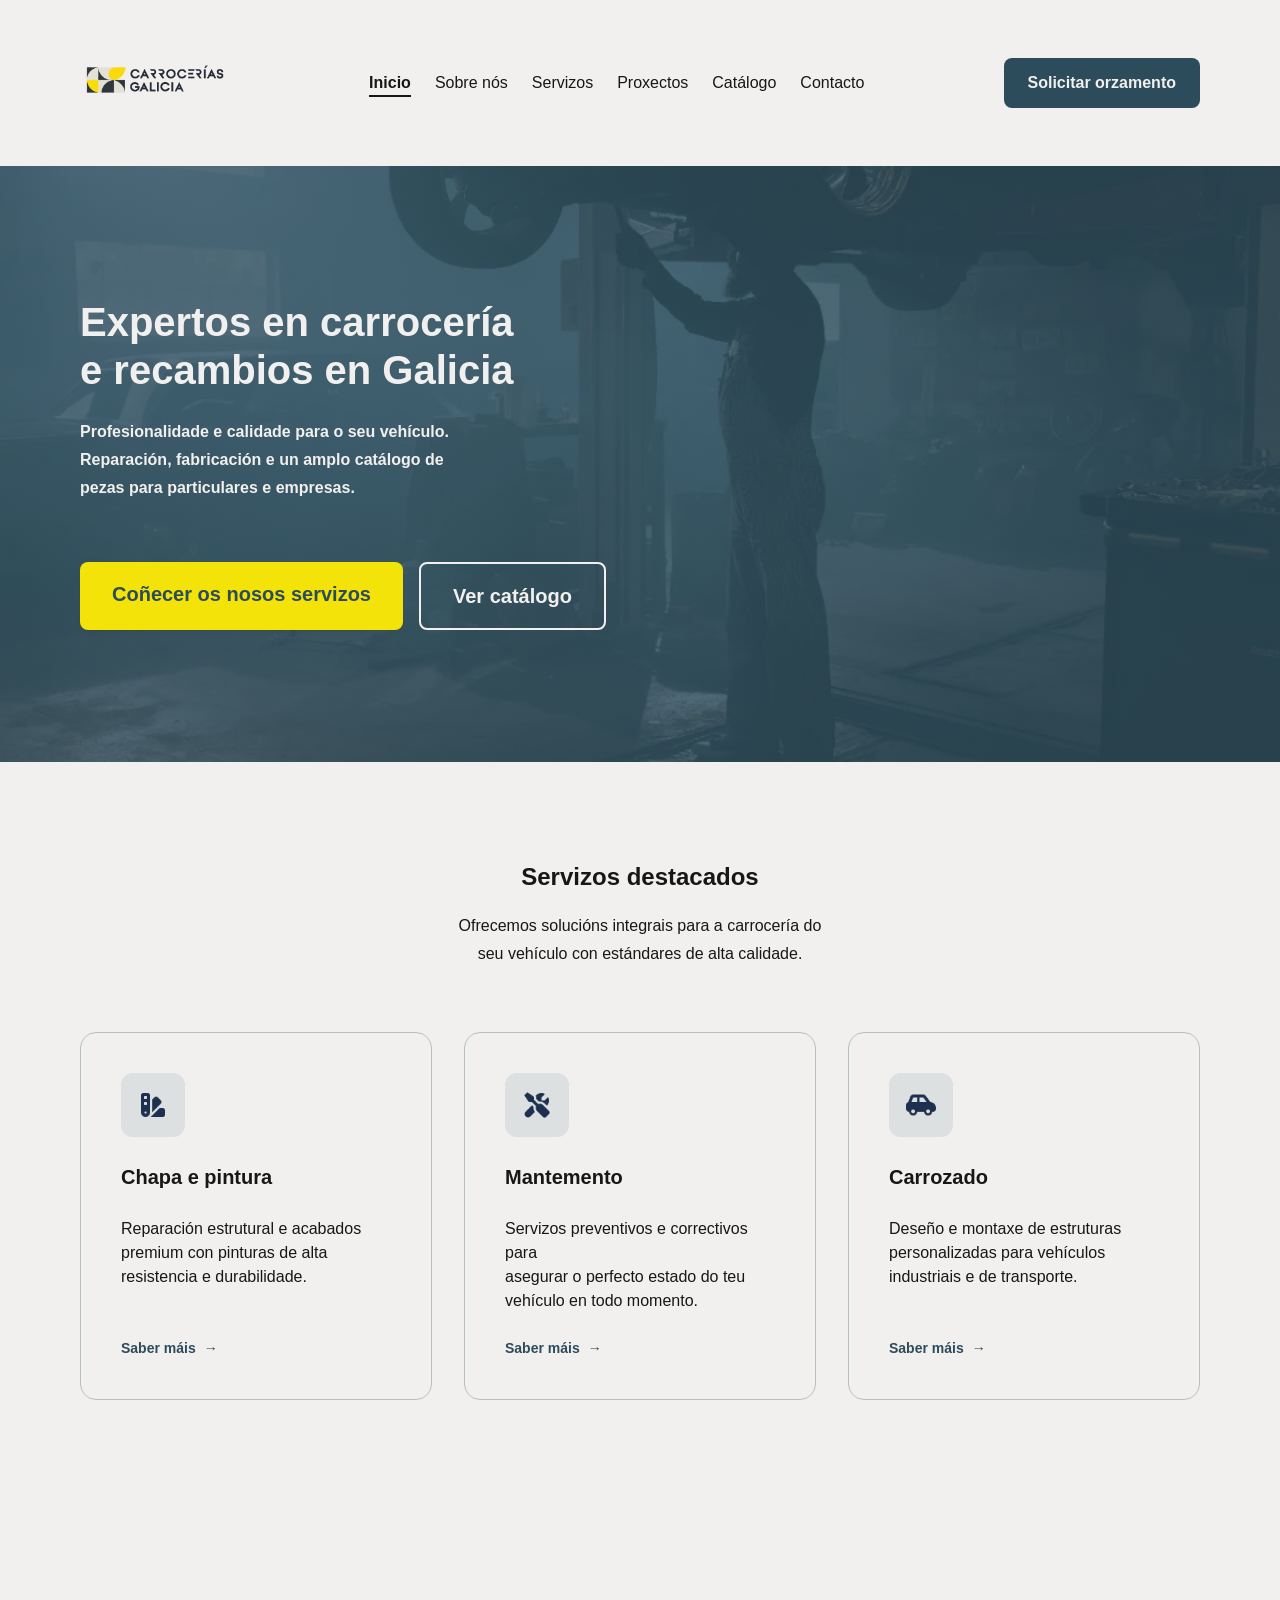
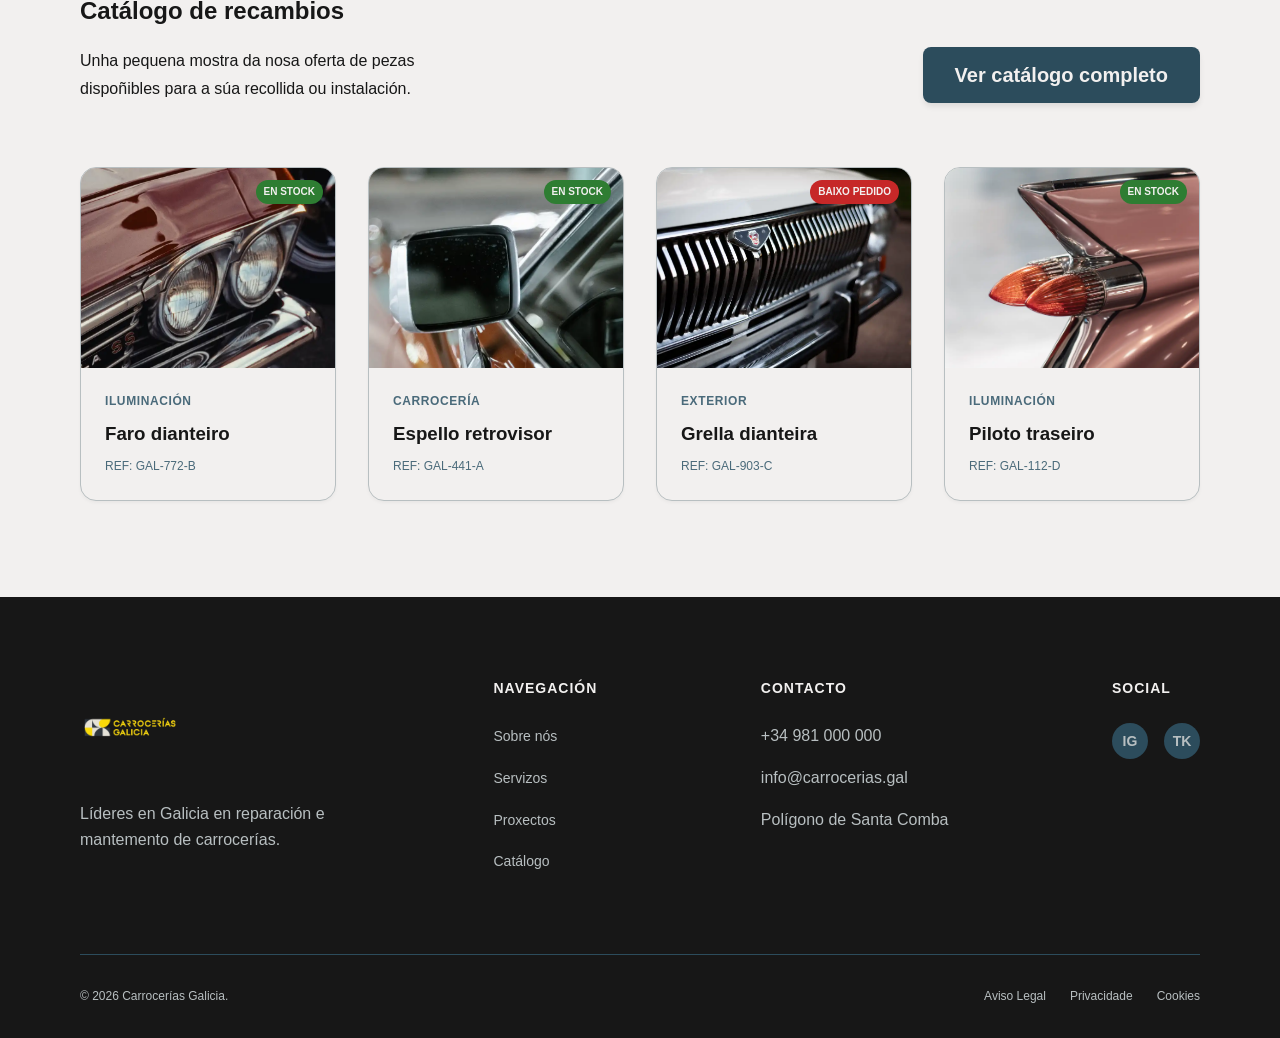
==== commit 1cdd473f: "engadido tamaño para logo" ====
--- a/index.html
+++ b/index.html
@@ -16,14 +16,14 @@
 
     <header>
         <nav>
-            <input type="checkbox" id="menu-toggle" class="menu-toggle">
+            <input type="checkbox" id="menu-toggle" class="menu-toggle" aria-label="Abrir menú de navegación">
             <label for="menu-toggle" class="menu-toggle-label">
                 <span></span>
                 <span></span>
                 <span></span>
             </label>
             <a href="index.html" class="logo">
-                <img src="img/01-logo.webp" alt="Carrocerías Galicia">
+                <img src="img/01-logo.webp" alt="Carrocerías Galicia" width="150" height="80">
             </a>
             <ul>
                 <li><a href="index.html">Inicio</a></li>
@@ -148,7 +148,7 @@
     <footer>
         <div class="footer-container">
             <div class="footer-col">
-                <img src="img/02-logo-amarelo.webp" alt="Carrocerías Galicia" class="footer-logo">
+                <img src="img/02-logo-amarelo.webp" alt="Carrocerías Galicia" class="footer-logo" width="100" height="50">
                 <p>Líderes en Galicia en reparación
                     e mantemento de carrocerías.</p>
             </div>
--- a/css/style.css
+++ b/css/style.css
@@ -314,7 +314,7 @@
 }
 
 .badge-green { background: #2E7D32; }
-.badge-red { background: #D32F2F; }
+.badge-red { background: #C62828; }
 
 .product-info {
     padding: 24px;
@@ -326,7 +326,7 @@
 .category {
     font-size: 12px;
     font-weight: 700;
-    color: #6C8494;
+    color: #4A6A7A;
     text-transform: uppercase;
     letter-spacing: 0.6px;
 }
@@ -341,7 +341,7 @@
 .ref {
     font-size: 12px;
     font-weight: 400;
-    color: #6C8494;
+    color: #4A6A7A;
 }
 
 /* PÉ DE PÁXINA */
@@ -527,7 +527,7 @@
 .stat-card .label {
     font-size: 12px;
     font-weight: 700;
-    color: #6C8494;
+    color: #4A6A7A;
     text-transform: uppercase;
     letter-spacing: 1px;
 }
@@ -588,7 +588,7 @@
 .team-member .role {
     font-size: 12px;
     font-weight: 700;
-    color: #6C8494;
+    color: #4A6A7A;
     text-transform: uppercase;
     letter-spacing: 0.6px;
 }
@@ -894,7 +894,7 @@
     gap: 8px;
     font-size: 12px;
     font-weight: 700;
-    color: #6C8494;
+    color: #4A6A7A;
     text-transform: uppercase;
     letter-spacing: 0.6px;
 }
@@ -902,7 +902,7 @@
 .project-card .meta .dot {
     width: 4px;
     height: 4px;
-    background: #6C8494;
+    background: #4A6A7A;
     border-radius: 50%;
 }
 
@@ -1000,7 +1000,7 @@
 .testimonial-author-info .role {
     font-size: 12px;
     font-weight: 700;
-    color: #6C8494;
+    color: #4A6A7A;
     text-transform: uppercase;
     letter-spacing: 0.6px;
 }
@@ -1034,7 +1034,7 @@
 .sidebar-group h4 {
     font-size: 12px;
     font-weight: 700;
-    color: #6C8494;
+    color: #4A6A7A;
     text-transform: uppercase;
     letter-spacing: 1px;
     margin-bottom: 16px;
@@ -1120,7 +1120,7 @@
 }
 
 .search-bar .search-icon {
-    color: #6C8494;
+    color: #4A6A7A;
     font-size: 16px;
 }
 
@@ -1136,7 +1136,7 @@
 }
 
 .search-bar input::placeholder {
-    color: #6C8494;
+    color: #4A6A7A;
 }
 
 .sort-group {
@@ -1148,7 +1148,7 @@
 .sort-group label {
     font-size: 12px;
     font-weight: 700;
-    color: #6C8494;
+    color: #4A6A7A;
     text-transform: uppercase;
     letter-spacing: 0.6px;
 }
@@ -1207,7 +1207,7 @@
 .catalog-product-info .category {
     font-size: 12px;
     font-weight: 700;
-    color: #6C8494;
+    color: #4A6A7A;
     text-transform: uppercase;
     letter-spacing: 0.6px;
 }
@@ -1232,7 +1232,7 @@
 .catalog-product-info .ref {
     font-size: 12px;
     font-weight: 400;
-    color: #6C8494;
+    color: #4A6A7A;
 }
 
 .catalog-product-footer {
@@ -1287,7 +1287,7 @@
 }
 
 .breadcrumb a {
-    color: #6C8494;
+    color: #4A6A7A;
     text-decoration: none;
 }
 
@@ -1362,7 +1362,7 @@
 .product-detail-info .ref-detail {
     font-size: 14px;
     font-weight: 500;
-    color: #6C8494;
+    color: #4A6A7A;
 }
 
 .product-detail-info .divider {
@@ -1374,7 +1374,7 @@
 .product-description h4 {
     font-size: 14px;
     font-weight: 700;
-    color: #6C8494;
+    color: #4A6A7A;
     text-transform: uppercase;
     letter-spacing: 0.6px;
     margin-bottom: 12px;
@@ -1390,7 +1390,7 @@
 .product-compatibility h4 {
     font-size: 14px;
     font-weight: 700;
-    color: #6C8494;
+    color: #4A6A7A;
     text-transform: uppercase;
     letter-spacing: 0.6px;
     margin-bottom: 12px;
@@ -1513,7 +1513,7 @@
 .contact-detail-text h4 {
     font-size: 12px;
     font-weight: 700;
-    color: #6C8494;
+    color: #4A6A7A;
     text-transform: uppercase;
     letter-spacing: 1px;
     margin-bottom: 4px;
@@ -1535,7 +1535,7 @@
 .contact-social h4 {
     font-size: 12px;
     font-weight: 700;
-    color: #6C8494;
+    color: #4A6A7A;
     text-transform: uppercase;
     letter-spacing: 1px;
     margin-bottom: 16px;
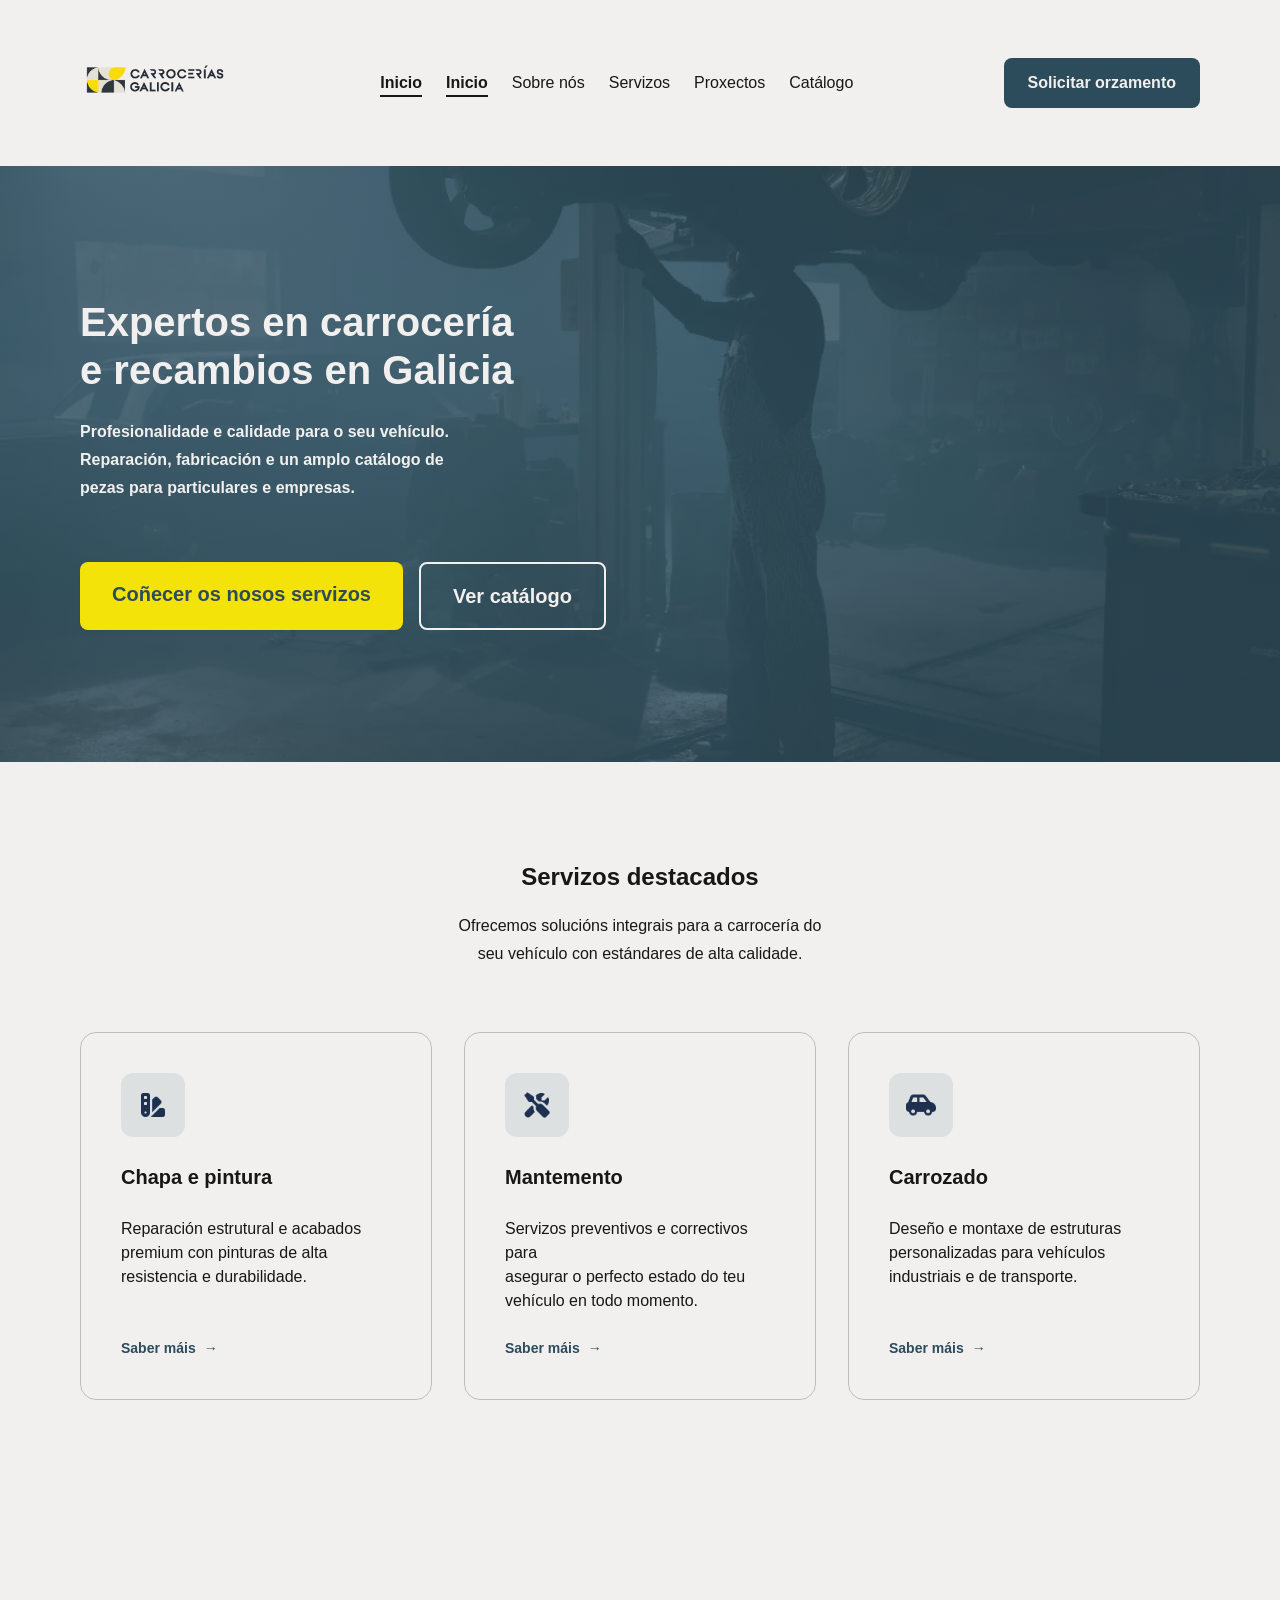
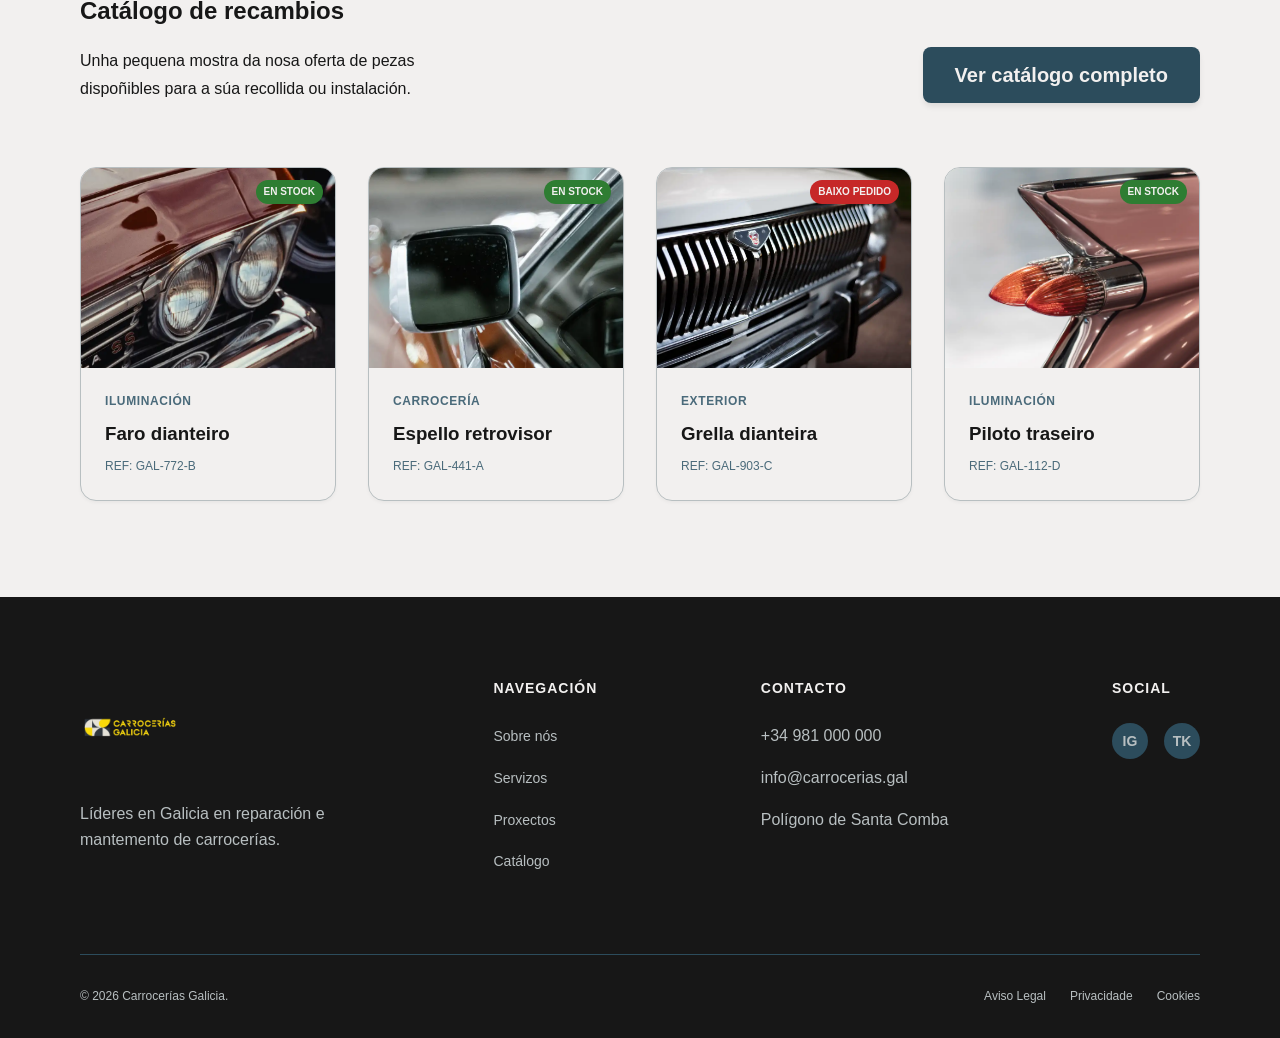
==== commit 092835e4: "ligazón redundante" ====
--- a/index.html
+++ b/index.html
@@ -18,6 +18,7 @@
         <nav>
             <input type="checkbox" id="menu-toggle" class="menu-toggle" aria-label="Abrir menú de navegación">
             <label for="menu-toggle" class="menu-toggle-label">
+                <span class="sr-only">Menú</span>
                 <span></span>
                 <span></span>
                 <span></span>
@@ -27,11 +28,11 @@
             </a>
             <ul>
                 <li><a href="index.html">Inicio</a></li>
+                <li><span class="nav-active">Inicio</span></li>
                 <li><a href="sobre-nos.html">Sobre nós</a></li>
                 <li><a href="servizos.html">Servizos</a></li>
                 <li><a href="proxectos.html">Proxectos</a></li>
                 <li><a href="catalogo.html">Catálogo</a></li>
-                <li><a href="contacto.html">Contacto</a></li>
             </ul>
             <a href="contacto.html" class="btn-primary">Solicitar orzamento</a>
         </nav>
@@ -66,7 +67,7 @@
                     <p>Reparación estrutural e acabados <br>
                         premium con pinturas de alta <br>
                         resistencia e durabilidade.</p>
-                    <a href="servizos.html" class="link-more">Saber máis <span class="arrow">&rarr;</span></a>
+                    <a href="servizos.html#reparación" class="link-more">Saber máis <span class="arrow">&rarr;</span></a>
                 </div>
                 <div class="service-card">
                     <div class="icon-box">
@@ -86,7 +87,7 @@
                     <p>Deseño e montaxe de estruturas <br>
                         personalizadas para vehículos <br>
                         industriais e de transporte.</p>
-                    <a href="servizos.html" class="link-more">Saber máis <span class="arrow">&rarr;</span></a>
+                    <a href="servizos.html#fabricacion" class="link-more">Saber máis <span class="arrow">&rarr;</span></a>
                 </div>
             </div>
         </section>
@@ -98,7 +99,7 @@
                     <p>Unha pequena mostra da nosa oferta de pezas <br>
                         dispoñibles para a súa recollida ou instalación.</p>
                 </div>
-                <a href="catalogo.html" class="btn-dark">Ver catálogo completo</a>
+                <a href="catalogo.html#vendas" class="btn-dark">Ver catálogo completo</a>
             </div>
             <div class="catalog-grid container">
                 <div class="product-card">
--- a/css/style.css
+++ b/css/style.css
@@ -5,6 +5,18 @@
   box-sizing: border-box;
   margin: 0;
   padding: 0;
+}
+
+.sr-only {
+  position: absolute;
+  width: 1px;
+  height: 1px;
+  padding: 0;
+  margin: -1px;
+  overflow: hidden;
+  clip: rect(0, 0, 0, 0);
+  white-space: nowrap;
+  border: 0;
 }
 
 /* CONFIGURACIÓN XERAL DO CORPO */
@@ -83,6 +95,12 @@
   padding-bottom: 4px;
 }
 
+.nav-active {
+  font-weight: 700;
+  border-bottom: 2px solid #171717;
+  padding-bottom: 4px;
+}
+
 .btn-primary {
   background: #2C4C5C;
   color: #F2F0EF;
@@ -966,7 +984,7 @@
     font-weight: 500;
     line-height: 24px;
     color: #171717;
-    font-style: 'Inter', sans-serif;
+    font-family: 'Inter', sans-serif;
     flex-grow: 1;
 }
 
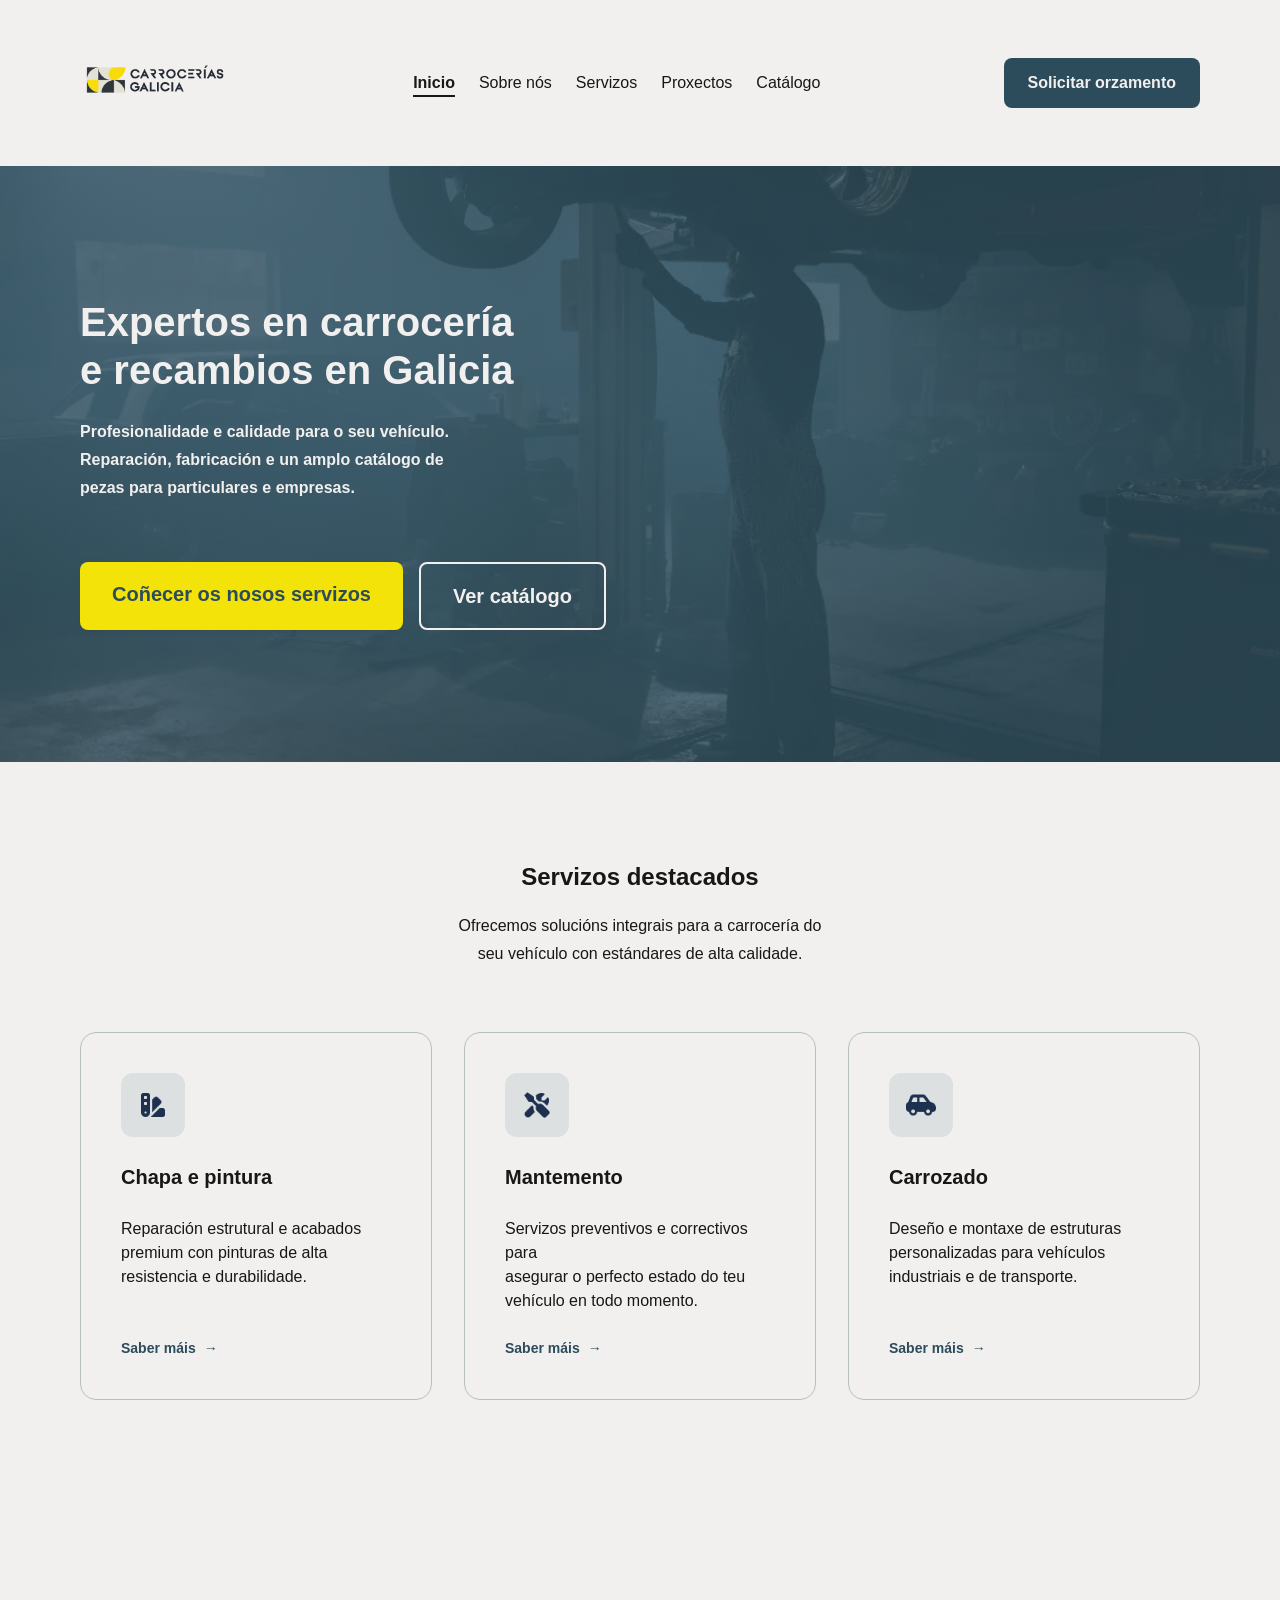
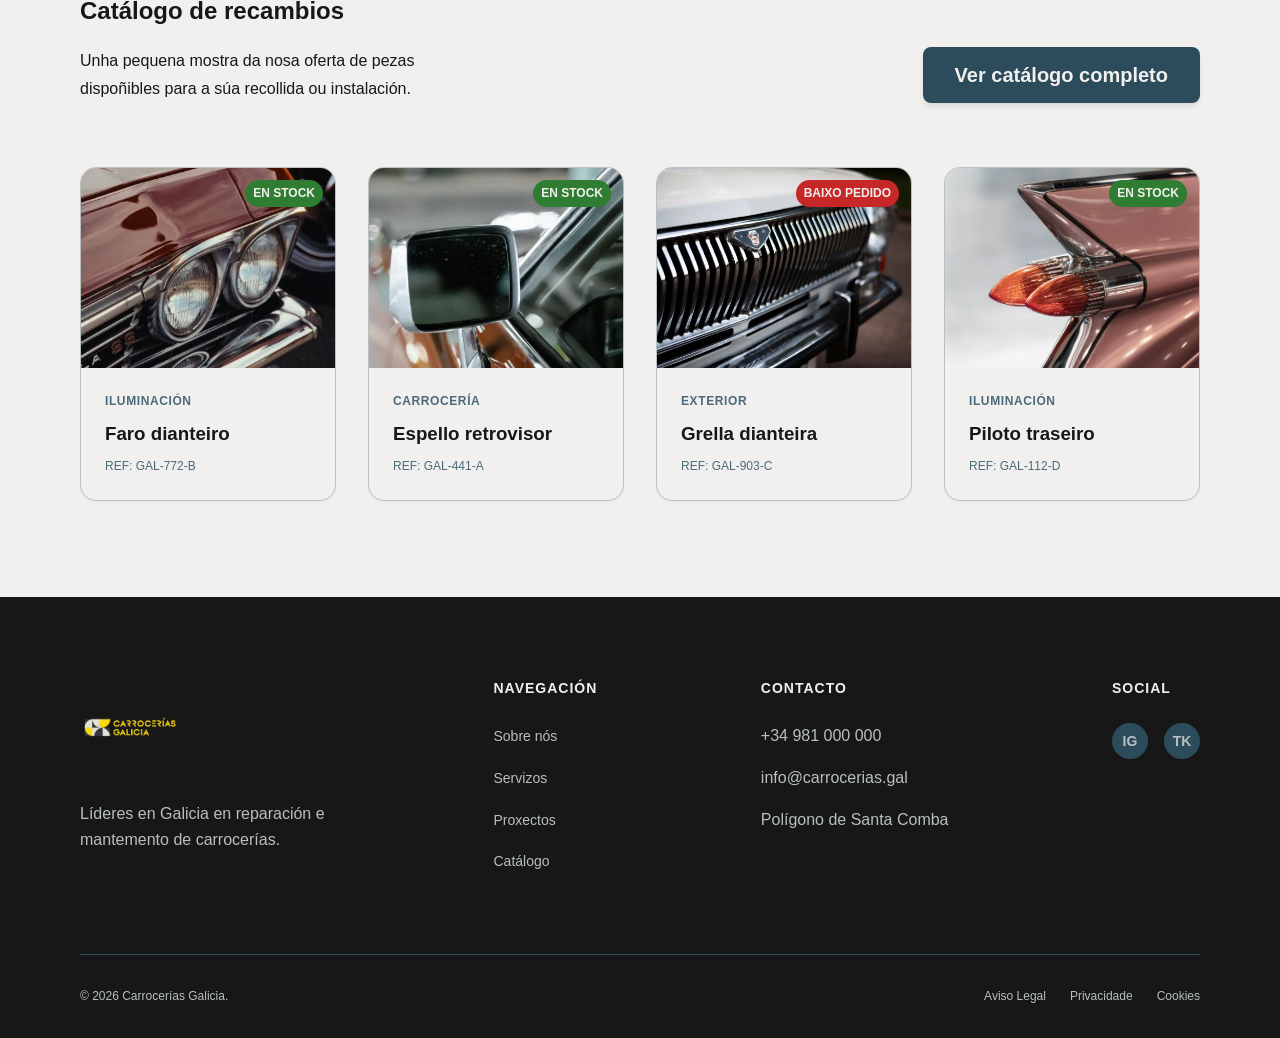
==== commit 4443e02d: "erro duplicado" ====
--- a/index.html
+++ b/index.html
@@ -27,7 +27,6 @@
                 <img src="img/01-logo.webp" alt="Carrocerías Galicia" width="150" height="80">
             </a>
             <ul>
-                <li><a href="index.html">Inicio</a></li>
                 <li><span class="nav-active">Inicio</span></li>
                 <li><a href="sobre-nos.html">Sobre nós</a></li>
                 <li><a href="servizos.html">Servizos</a></li>
--- a/css/style.css
+++ b/css/style.css
@@ -326,7 +326,7 @@
     right: 12px;
     padding: 4px 8px;
     border-radius: 9999px;
-    font-size: 10px;
+    font-size: 12px;
     font-weight: 700;
     color: #F2F0EF;
 }
